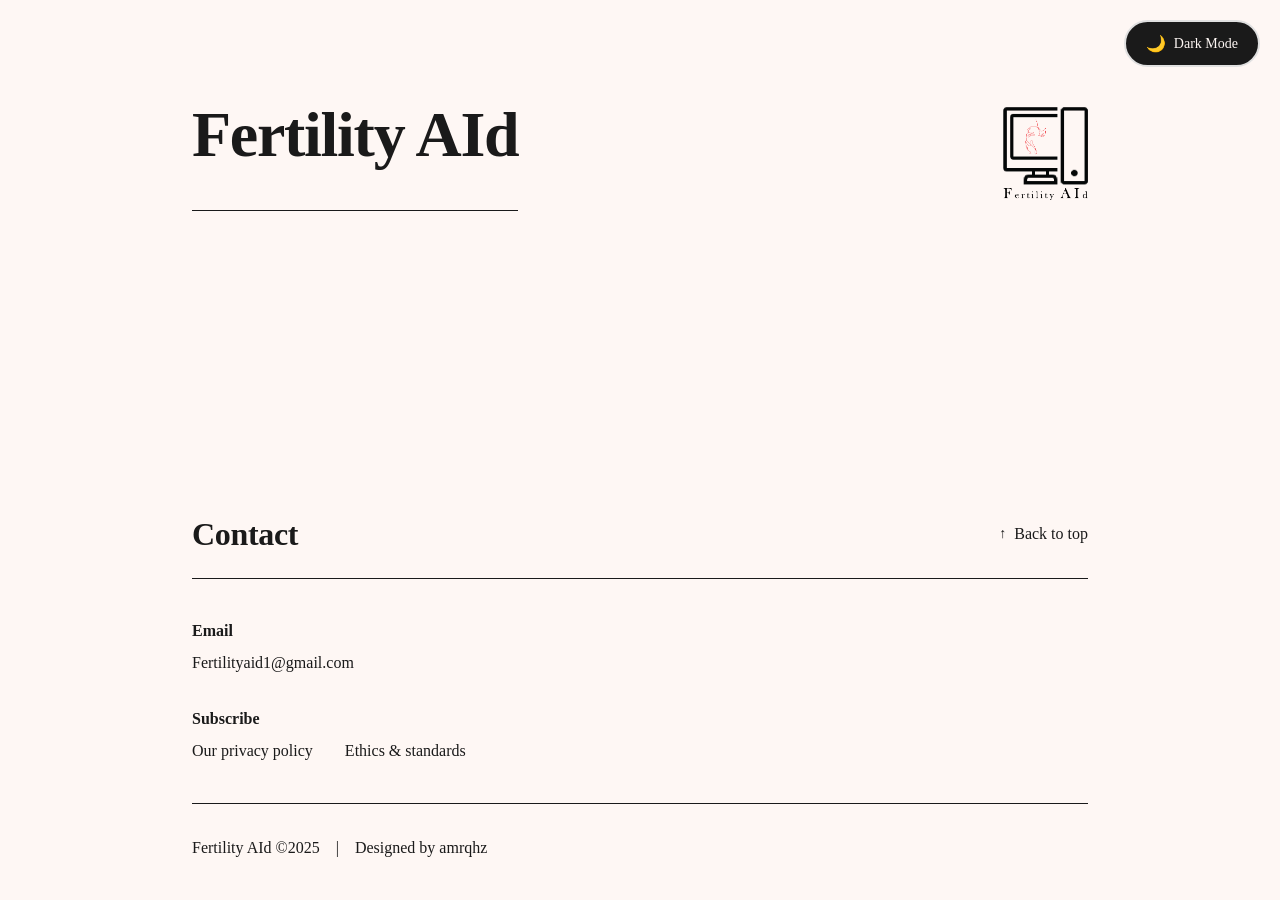
==== website_code/fertility_aid_site/index.html @ 846b1aab "add website" ====
<!DOCTYPE html>
<html lang="en-US">
    <head>
        <meta charSet="utf-8"/>
        <meta http-equiv="x-ua-compatible" content="ie=edge"/>
        <meta name="viewport" content="width=device-width, initial-scale=1, shrink-to-fit=no"/>
        <meta name="generator" content="Gatsby 4.24.2"/>
        <title data-react-helmet="true">Fertility AId</title>
        <link rel="preconnect" href="https://fonts.googleapis.com">
        <link rel="preconnect" href="https://fonts.gstatic.com" crossorigin>
        <link href="https://fonts.googleapis.com/css2?family=Playfair+Display:ital,wght@0,400..900;1,400..900&display=swap" rel="stylesheet">
        <link rel="stylesheet" href="style.css">
    </head>
    <body>
        <button class="theme-toggle" onclick="toggleTheme()">
            <span class="theme-icon">🌙</span>
            <span class="theme-text">Dark Mode</span>
        </button>

        <div id="___gatsby">
            <div style="outline:none" tabindex="-1" id="gatsby-focus-wrapper">
                <div class="global-wrapper single-article--article">
                    <main class="site-main">
                        <div class="single-article">
                            <section class="single-article__hero"></section>
                            <header class="single-article__header-wrapper article-header undefined">
                                <div class="article-header__head">
                                    <div class="article-header__head-inner">
                                        <div class="header-content-wrapper">
                                            <h1 class="article-header__head-title">Fertility AId</h1>
                                            <div class="header-logo">
                                                <img src="./Asset 5.png" alt="Logo" class="logo-image">
                                            </div>
                                        </div>                                    
                                    </div>
                                </div>
                            </header>
                        </div>
                    </main>
                    <footer class="site-footer">
                        <div class="site-footer__inner">
                            <div class="site-footer__inner-content">
                                <div class="site-footer__title">
                                    <div class="site-footer__title-text">Contact</div>
                                    <button class="site-footer__title-back" onclick="scrollToTop()">
                                        <span>↑</span>                 
                                        <span>Back to top</span>
                                    </button>
                                </div>
                                <div class="site-footer__links">
                                    <div class="site-footer__links-row">
                                        <div class="site-footer__links-title">Email</div>
                                        <div class="site-footer__links-link">
                                            <span class="copyable-email" data-email="Fertilityaid1@gmail.com">
                                                Fertilityaid1@gmail.com
                                            </span>
                                        </div>
                                    </div>
                                    <div class="site-footer__links-row">
                                        <div class="site-footer__links-title">Subscribe</div>
                                        <div class="site-footer__links-link">
                                            <ul class="site-footer__nav">
                                                <li class="">
                                                    <a href="#">Our privacy policy</a>
                                                </li>
                                                <li class="">
                                                    <a href="#">Ethics &amp; standards</a>
                                                </li>
                                            </ul>
                                        </div>
                                    </div>
                                </div>
                                <div class="site-footer__baseline">
                                    <div class="site-footer__baseline-copyright">Fertility AId ©2025</div>      
                                    <div class="site-footer__baseline-separator">|</div>
                                    <a href="https://amrqhz.github.io" target="_blank" rel="noreferrer">Designed by amrqhz</a>
                                </div>
                            </div>
                        </div>
                    </footer>
                </div>
            </div>
        </div>

        <script src="script.js"></script>
    </body>
</html>
---- website_code/fertility_aid_site/style.css ----
/* =====================================================
   CSS Variables for Theme System
   ===================================================== */
:root {
    --bg-color: #fef7f4;
    --text-color: #1a1a1a;
    --border-color: #e0e0e0;
    --accent-color: #1a1a1a;
    --hover-color: #333333;
}

[data-theme="dark"] {
    --bg-color: #1a1a1a;
    --text-color: #f5f5f5;
    --border-color: #404040;
    --accent-color: #f5f5f5;
    --hover-color: #cccccc;
}

/* =====================================================
   Reset and Base Styles
   ===================================================== */
* {
    margin: 0;
    padding: 0;
    box-sizing: border-box;
}

body {
    line-height: 1.5;
    color: var(--text-color);
    background-color: var(--bg-color);
    font-size: 16px;
    transition: background-color 0.3s ease, color 0.3s ease;
}

a {
    color: inherit;
    text-decoration: none;
}

a:hover {
    text-decoration: underline;
    color: var(--hover-color);
}

/* =====================================================
   Theme Toggle Button
   ===================================================== */
.theme-toggle {
    position: fixed;
    top: 20px;
    right: 20px;
    background: var(--accent-color);
    color: var(--bg-color);
    border: 2px solid var(--border-color);
    border-radius: 50px;
    padding: 12px 20px;
    cursor: pointer;
    font-size: 14px;
    font-weight: 500;
    display: flex;
    align-items: center;
    gap: 8px;
    transition: all 0.3s ease;
    z-index: 1000;
    font-family: inherit;
}

.theme-toggle:hover {
    transform: scale(1.05);
    box-shadow: 0 4px 12px rgba(0, 0, 0, 0.2);
}

[data-theme="dark"] .theme-toggle:hover {
    box-shadow: 0 4px 12px rgba(255, 255, 255, 0.1);
}

.theme-icon {
    font-size: 16px;
    transition: transform 0.3s ease;
}

.theme-toggle:hover .theme-icon {
    transform: rotate(20deg);
}

/* =====================================================
   Header Styles
   ===================================================== */
.header-content-wrapper {
    display: flex;
    justify-content: space-between;
    align-items: center;
    width: 100%;
}

.logo-image {
    height: 100px;
    width: auto;
    filter: brightness(1);
    transition: filter 0.3s ease;
}

[data-theme="dark"] .logo-image {
    filter: brightness(0) invert(1);
}

/* =====================================================
   Global Layout
   ===================================================== */
.global-wrapper {
    min-height: 100vh;
    display: flex;
    flex-direction: column;
}

.site-header {
    background-color: var(--bg-color);
    border-bottom: 1px solid var(--border-color);
}

.site-header__masthead {
    height: 1px;
    background-color: var(--bg-color);
}

.site-header__links {
    padding: 16px 0;
}

.site-header__links-inner {
    max-width: 960px;
    margin: 0 auto;
    padding: 0 32px;
    display: flex;
    justify-content: space-between;
    align-items: center;
}

.site-header__links-toc {
    font-size: 16px;
    font-weight: 400;
    color: var(--text-color);
}

.site-header__links-menu {
    display: flex;
    list-style: none;
    gap: 40px;
}

.site-header__links-menu a {
    font-size: 16px;
    color: var(--text-color);
    font-weight: 400;
}

/* =====================================================
   Main Content
   ===================================================== */
.site-main {
    flex: 1;
    max-width: 960px;
    margin: 0 auto;
    padding: 0 32px;
    width: 100%;
}

.single-article__hero {
    height: 60px;
}

.single-article__header-wrapper {
    margin-bottom: 80px;
}

.article-header__head {
    padding: 0;
}

.article-header__head-inner {
    padding: 40px 0;
}

.article-header__head-title {
    font-size: 64px;
    font-weight: 700;
    color: var(--text-color);
    margin: 0;
    line-height: 1.1;
    letter-spacing: -0.02em;
}

/* Horizontal line after title */
.article-header__head-title::after {
    content: '';
    display: block;
    width: 100%;
    height: 1px;
    background-color: var(--accent-color);
    margin-top: 40px;
}

/* =====================================================
   Footer Styles
   ===================================================== */
.site-footer {
    background-color: var(--bg-color);
    margin-top: auto;
    padding: 60px 0 40px 0;
}

.site-footer__inner {
    max-width: 960px;
    margin: 0 auto;
    padding: 0 32px;
}

.site-footer__inner-content {
    width: 100%;
}

.site-footer__title {
    display: flex;
    justify-content: space-between;
    align-items: center;
    margin-bottom: 40px;
    padding-bottom: 20px;
    border-bottom: 1px solid var(--accent-color);
}

.site-footer__title-text {
    font-size: 32px;
    font-weight: 700;
    color: var(--text-color);
    letter-spacing: -0.01em;
}

.site-footer__title-back {
    background: none;
    border: none;
    color: var(--text-color);
    cursor: pointer;
    font-size: 16px;
    display: flex;
    align-items: center;
    gap: 8px;
    font-family: inherit;
    transition: color 0.3s ease;
}

.site-footer__title-back span:first-child {
    font-size: 14px;
}

.site-footer__title-back:hover {
    text-decoration: underline;
    color: var(--hover-color);
}

.site-footer__links {
    margin-bottom: 40px;
}

.site-footer__links-row {
    margin-bottom: 32px;
}

.site-footer__links-row:last-child {
    margin-bottom: 0;
}

.site-footer__links-title {
    font-weight: 700;
    color: var(--text-color);
    margin-bottom: 8px;
    font-size: 16px;
}

.site-footer__links-link {
    color: var(--text-color);
    font-size: 16px;
}

.site-footer__nav {
    list-style: none;
    display: flex;
    gap: 32px;
    flex-wrap: wrap;
}

.site-footer__nav a {
    color: var(--text-color);
    font-size: 16px;
}

.site-footer__baseline {
    display: flex;
    align-items: center;
    gap: 16px;
    padding-top: 32px;
    border-top: 1px solid var(--accent-color);
    font-size: 16px;
    color: var(--text-color);
}

.site-footer__baseline-copyright {
    font-weight: 400;
}

.site-footer__baseline-separator {
    color: var(--text-color);
}

.site-footer__baseline a {
    color: var(--text-color);
    font-weight: 400;
}

/* =====================================================
   Interactive Elements
   ===================================================== */
.copyable-email {
    cursor: pointer;
    user-select: all;
    transition: color 0.3s ease;
}

.copyable-email:hover {
    color: var(--hover-color);
}

/* =====================================================
   Responsive Design
   ===================================================== */
@media (max-width: 768px) {
    .site-header__links-inner,
    .site-main,
    .site-footer__inner {
        padding: 0 24px;
    }
    
    .site-header__links-inner {
        flex-direction: column;
        gap: 16px;
        padding: 16px 24px;
    }
    
    .site-header__links-menu {
        gap: 24px;
    }
    
    .article-header__head-title {
        font-size: 48px;
    }
    
    .site-footer__title {
        flex-direction: column;
        gap: 16px;
        align-items: flex-start;
    }
    
    .site-footer__nav {
        flex-direction: column;
        gap: 16px;
    }
    
    .site-footer__baseline {
        flex-direction: column;
        align-items: flex-start;
        gap: 8px;
    }

    .theme-toggle {
        top: 15px;
        right: 15px;
        padding: 10px 16px;
        font-size: 12px;
    }
}

@media (max-width: 480px) {
    .site-header__links-inner,
    .site-main,
    .site-footer__inner {
        padding: 0 16px;
    }
    
    .article-header__head-title {
        font-size: 36px;
    }
    
    .site-footer__title-text {
        font-size: 28px;
    }
    
    .site-header__links-menu {
        gap: 16px;
    }

    .header-content-wrapper {
        flex-direction: column;
        gap: 20px;
        text-align: center;
    }

    .logo-image {
        height: 80px;
    }
}
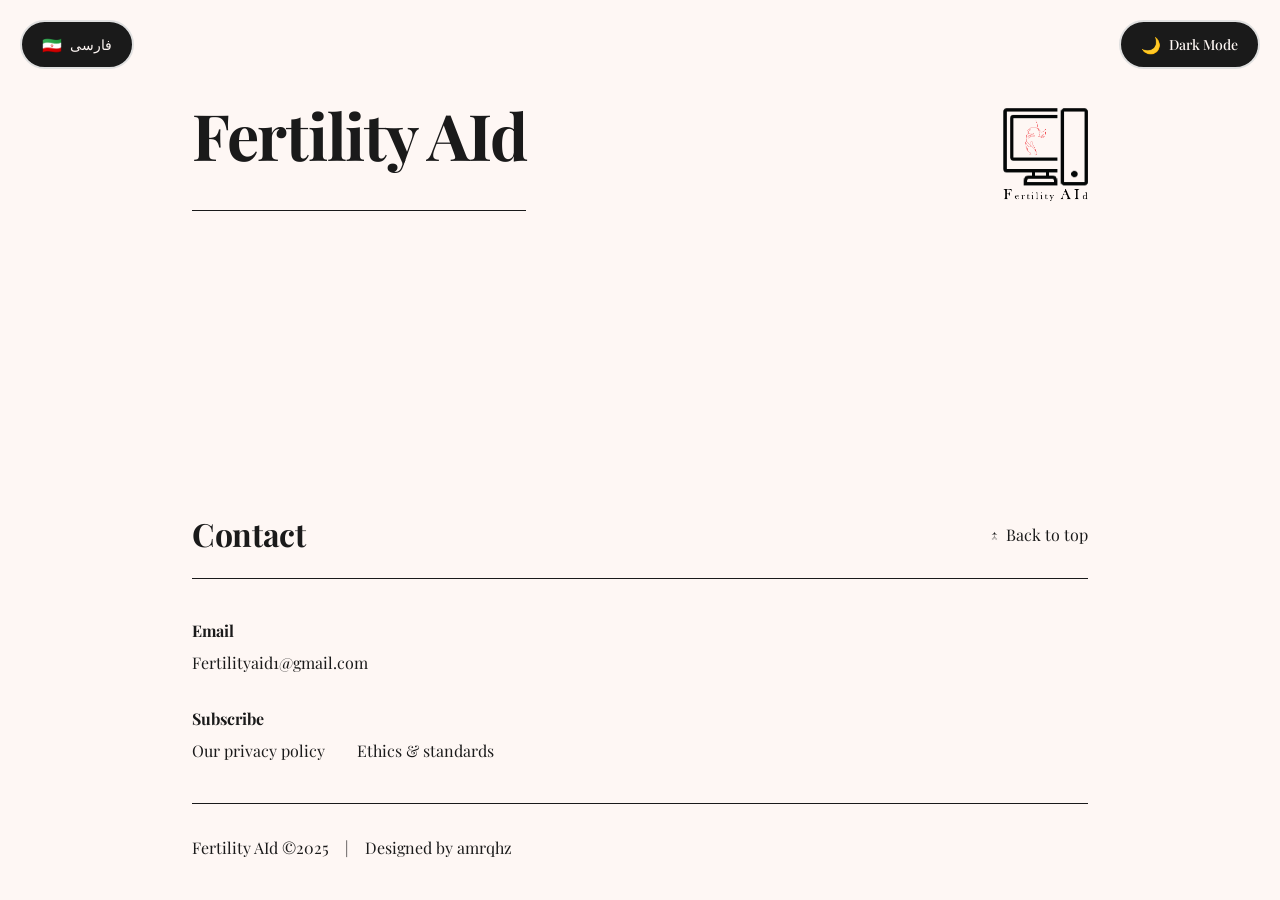
==== commit 529bcabc: "add website" ====
--- a/website_code/fertility_aid_site/index.html
+++ b/website_code/fertility_aid_site/index.html
@@ -9,12 +9,17 @@
         <link rel="preconnect" href="https://fonts.googleapis.com">
         <link rel="preconnect" href="https://fonts.gstatic.com" crossorigin>
         <link href="https://fonts.googleapis.com/css2?family=Playfair+Display:ital,wght@0,400..900;1,400..900&display=swap" rel="stylesheet">
+        <link href="https://fonts.googleapis.com/css2?family=Lalezar&display=swap" rel="stylesheet">
         <link rel="stylesheet" href="style.css">
     </head>
     <body>
         <button class="theme-toggle" onclick="toggleTheme()">
             <span class="theme-icon">🌙</span>
             <span class="theme-text">Dark Mode</span>
+        </button>
+        <button class="language-toggle" onclick="toggleLanguage()">
+            <span class="language-flag">🇺🇸</span>
+            <span class="language-text" data-en="فارسی" data-fa="English">فارسی</span>
         </button>
 
         <div id="___gatsby">
--- a/website_code/fertility_aid_site/style.css
+++ b/website_code/fertility_aid_site/style.css
@@ -32,6 +32,17 @@
     background-color: var(--bg-color);
     font-size: 16px;
     transition: background-color 0.3s ease, color 0.3s ease;
+    font-family: 'Playfair Display', serif;
+}
+
+/* Persian font family and RTL support */
+[data-lang="fa"] {
+    font-family: 'Lalezar', sans-serif;
+    direction: rtl;
+}
+
+[data-lang="fa"] * {
+    text-align: right;
 }
 
 a {
@@ -42,6 +53,53 @@
 a:hover {
     text-decoration: underline;
     color: var(--hover-color);
+}
+
+/* =====================================================
+   Language Toggle Button
+   ===================================================== */
+.language-toggle {
+    position: fixed;
+    top: 20px;
+    left: 20px;
+    background: var(--accent-color);
+    color: var(--bg-color);
+    border: 2px solid var(--border-color);
+    border-radius: 50px;
+    padding: 12px 20px;
+    cursor: pointer;
+    font-size: 14px;
+    font-weight: 500;
+    display: flex;
+    align-items: center;
+    gap: 8px;
+    transition: all 0.3s ease;
+    z-index: 1000;
+    font-family: inherit;
+}
+
+.language-toggle:hover {
+    transform: scale(1.05);
+    box-shadow: 0 4px 12px rgba(0, 0, 0, 0.2);
+}
+
+[data-theme="dark"] .language-toggle:hover {
+    box-shadow: 0 4px 12px rgba(255, 255, 255, 0.1);
+}
+
+.language-flag {
+    font-size: 16px;
+    transition: transform 0.3s ease;
+}
+
+.language-toggle:hover .language-flag {
+    transform: scale(1.2);
+}
+
+/* RTL positioning for Persian */
+[data-lang="fa"] .language-toggle {
+    left: auto;
+    right: 80px;
 }
 
 /* =====================================================
@@ -85,6 +143,12 @@
     transform: rotate(20deg);
 }
 
+/* RTL positioning for Persian */
+[data-lang="fa"] .theme-toggle {
+    right: auto;
+    left: 20px;
+}
+
 /* =====================================================
    Header Styles
    ===================================================== */
@@ -93,6 +157,11 @@
     justify-content: space-between;
     align-items: center;
     width: 100%;
+}
+
+/* RTL adjustments for Persian */
+[data-lang="fa"] .header-content-wrapper {
+    flex-direction: row-reverse;
 }
 
 .logo-image {
@@ -190,6 +259,13 @@
     margin: 0;
     line-height: 1.1;
     letter-spacing: -0.02em;
+}
+
+/* Persian title adjustments */
+[data-lang="fa"] .article-header__head-title {
+    font-family: 'Vazirmatn', sans-serif;
+    font-weight: 800;
+    letter-spacing: 0;
 }
 
 /* Horizontal line after title */
@@ -230,6 +306,11 @@
     border-bottom: 1px solid var(--accent-color);
 }
 
+/* RTL footer title */
+[data-lang="fa"] .site-footer__title {
+    flex-direction: row-reverse;
+}
+
 .site-footer__title-text {
     font-size: 32px;
     font-weight: 700;
@@ -237,6 +318,13 @@
     letter-spacing: -0.01em;
 }
 
+/* Persian footer title adjustments */
+[data-lang="fa"] .site-footer__title-text {
+    font-family: 'Vazirmatn', sans-serif;
+    font-weight: 800;
+    letter-spacing: 0;
+}
+
 .site-footer__title-back {
     background: none;
     border: none;
@@ -278,6 +366,12 @@
     font-size: 16px;
 }
 
+/* Persian links title */
+[data-lang="fa"] .site-footer__links-title {
+    font-family: 'Vazirmatn', sans-serif;
+    font-weight: 700;
+}
+
 .site-footer__links-link {
     color: var(--text-color);
     font-size: 16px;
@@ -288,6 +382,12 @@
     display: flex;
     gap: 32px;
     flex-wrap: wrap;
+}
+
+/* RTL navigation */
+[data-lang="fa"] .site-footer__nav {
+    flex-direction: row-reverse;
+    justify-content: flex-end;
 }
 
 .site-footer__nav a {
@@ -303,6 +403,11 @@
     border-top: 1px solid var(--accent-color);
     font-size: 16px;
     color: var(--text-color);
+}
+
+/* RTL baseline */
+[data-lang="fa"] .site-footer__baseline {
+    flex-direction: row-reverse;
 }
 
 .site-footer__baseline-copyright {
@@ -329,6 +434,30 @@
 
 .copyable-email:hover {
     color: var(--hover-color);
+}
+
+/* =====================================================
+   Language-specific adjustments
+   ===================================================== */
+[data-lang="fa"] {
+    font-family: 'Vazirmatn', sans-serif;
+}
+
+[data-lang="fa"] h1,
+[data-lang="fa"] h2,
+[data-lang="fa"] h3,
+[data-lang="fa"] h4,
+[data-lang="fa"] h5,
+[data-lang="fa"] h6 {
+    font-family: 'Vazirmatn', sans-serif;
+}
+
+[data-lang="fa"] button {
+    font-family: 'Vazirmatn', sans-serif;
+}
+
+[data-lang="fa"] .site-footer__nav {
+    justify-content: flex-start;
 }
 
 /* =====================================================
@@ -361,6 +490,11 @@
         align-items: flex-start;
     }
     
+    /* RTL mobile footer adjustments */
+    [data-lang="fa"] .site-footer__title {
+        align-items: flex-end;
+    }
+    
     .site-footer__nav {
         flex-direction: column;
         gap: 16px;
@@ -371,12 +505,36 @@
         align-items: flex-start;
         gap: 8px;
     }
-
-    .theme-toggle {
+    
+    /* RTL mobile baseline */
+    [data-lang="fa"] .site-footer__baseline {
+        align-items: flex-end;
+    }
+
+    .theme-toggle,
+    .language-toggle {
         top: 15px;
-        right: 15px;
         padding: 10px 16px;
         font-size: 12px;
+    }
+    
+    .theme-toggle {
+        right: 15px;
+    }
+    
+    .language-toggle {
+        left: 15px;
+    }
+    
+    /* RTL mobile button positioning */
+    [data-lang="fa"] .theme-toggle {
+        right: auto;
+        left: 15px;
+    }
+    
+    [data-lang="fa"] .language-toggle {
+        left: auto;
+        right: 80px;
     }
 }
 
@@ -404,8 +562,22 @@
         gap: 20px;
         text-align: center;
     }
+    
+    /* RTL mobile header */
+    [data-lang="fa"] .header-content-wrapper {
+        text-align: center;
+    }
 
     .logo-image {
         height: 80px;
     }
+    
+    .language-toggle {
+        left: 15px;
+    }
+    
+    [data-lang="fa"] .language-toggle {
+        left: auto;
+        right: 15px;
+    }
 }
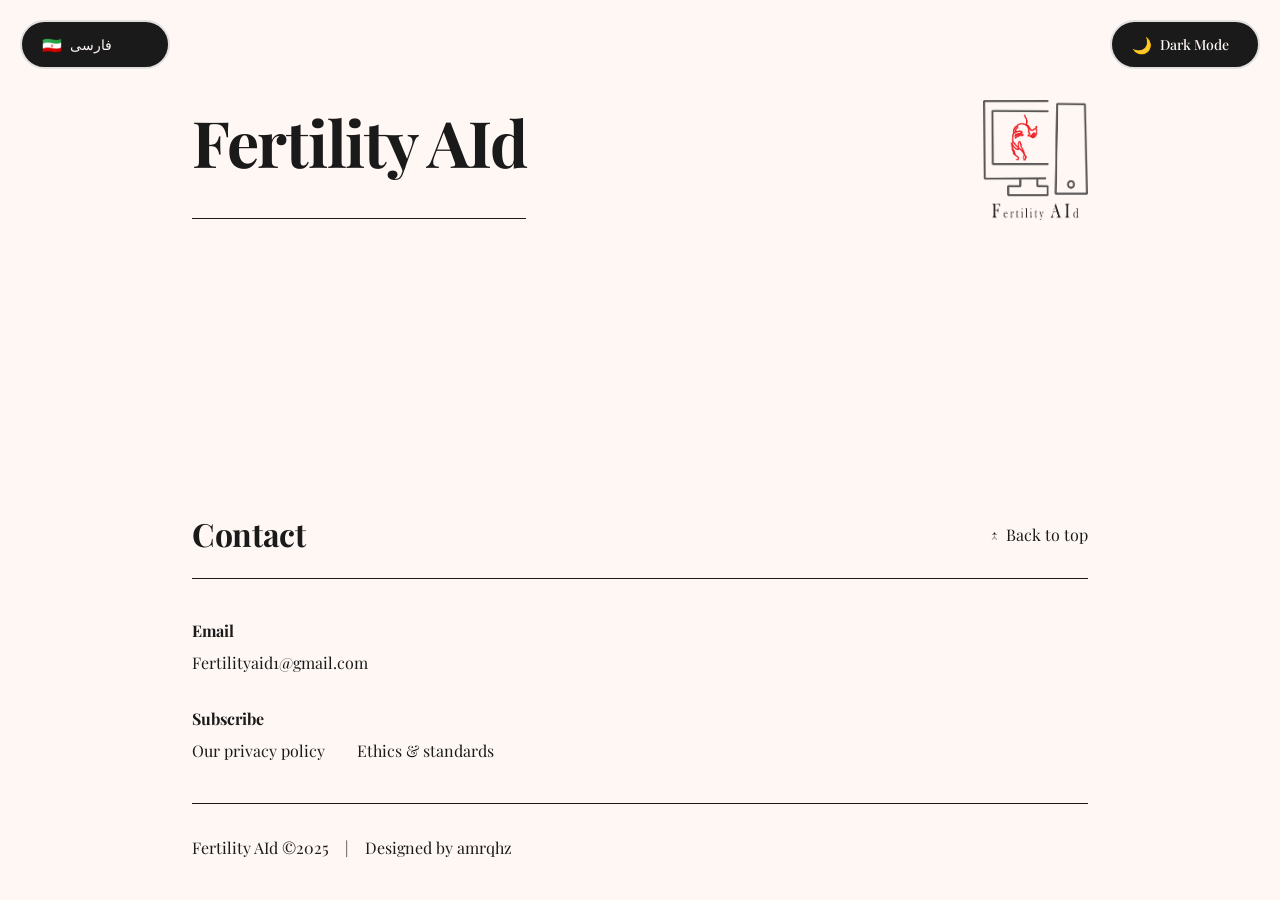
==== commit acb0c7a6: "update the website" ====
--- a/website_code/fertility_aid_site/index.html
+++ b/website_code/fertility_aid_site/index.html
@@ -11,6 +11,7 @@
         <link href="https://fonts.googleapis.com/css2?family=Playfair+Display:ital,wght@0,400..900;1,400..900&display=swap" rel="stylesheet">
         <link href="https://fonts.googleapis.com/css2?family=Lalezar&display=swap" rel="stylesheet">
         <link rel="stylesheet" href="style.css">
+        <link rel="icon" href="./2335.png" sizes="any">
     </head>
     <body>
         <button class="theme-toggle" onclick="toggleTheme()">
@@ -34,7 +35,7 @@
                                         <div class="header-content-wrapper">
                                             <h1 class="article-header__head-title">Fertility AId</h1>
                                             <div class="header-logo">
-                                                <img src="./Asset 5.png" alt="Logo" class="logo-image">
+                                                <img src="./2335.png" alt="Logo" class="logo-image">
                                             </div>
                                         </div>                                    
                                     </div>
--- a/website_code/fertility_aid_site/style.css
+++ b/website_code/fertility_aid_site/style.css
@@ -35,15 +35,13 @@
     font-family: 'Playfair Display', serif;
 }
 
-/* Persian font family and RTL support */
+
 [data-lang="fa"] {
     font-family: 'Lalezar', sans-serif;
-    direction: rtl;
-}
-
-[data-lang="fa"] * {
-    text-align: right;
-}
+    
+}
+
+
 
 a {
     color: inherit;
@@ -76,6 +74,7 @@
     transition: all 0.3s ease;
     z-index: 1000;
     font-family: inherit;
+    width: 150px;
 }
 
 .language-toggle:hover {
@@ -96,11 +95,7 @@
     transform: scale(1.2);
 }
 
-/* RTL positioning for Persian */
-[data-lang="fa"] .language-toggle {
-    left: auto;
-    right: 80px;
-}
+
 
 /* =====================================================
    Theme Toggle Button
@@ -123,6 +118,7 @@
     transition: all 0.3s ease;
     z-index: 1000;
     font-family: inherit;
+    width: 150px;
 }
 
 .theme-toggle:hover {
@@ -143,12 +139,6 @@
     transform: rotate(20deg);
 }
 
-/* RTL positioning for Persian */
-[data-lang="fa"] .theme-toggle {
-    right: auto;
-    left: 20px;
-}
-
 /* =====================================================
    Header Styles
    ===================================================== */
@@ -159,13 +149,10 @@
     width: 100%;
 }
 
-/* RTL adjustments for Persian */
-[data-lang="fa"] .header-content-wrapper {
-    flex-direction: row-reverse;
-}
+
 
 .logo-image {
-    height: 100px;
+    height: 120px;
     width: auto;
     filter: brightness(1);
     transition: filter 0.3s ease;
@@ -261,9 +248,9 @@
     letter-spacing: -0.02em;
 }
 
-/* Persian title adjustments */
+
 [data-lang="fa"] .article-header__head-title {
-    font-family: 'Vazirmatn', sans-serif;
+    font-family: 'Lalezar', sans-serif;
     font-weight: 800;
     letter-spacing: 0;
 }
@@ -306,10 +293,6 @@
     border-bottom: 1px solid var(--accent-color);
 }
 
-/* RTL footer title */
-[data-lang="fa"] .site-footer__title {
-    flex-direction: row-reverse;
-}
 
 .site-footer__title-text {
     font-size: 32px;
@@ -318,9 +301,9 @@
     letter-spacing: -0.01em;
 }
 
-/* Persian footer title adjustments */
+
 [data-lang="fa"] .site-footer__title-text {
-    font-family: 'Vazirmatn', sans-serif;
+    font-family: 'Lalezar', sans-serif;
     font-weight: 800;
     letter-spacing: 0;
 }
@@ -366,9 +349,9 @@
     font-size: 16px;
 }
 
-/* Persian links title */
+/* Persian links title - keeping LTR */
 [data-lang="fa"] .site-footer__links-title {
-    font-family: 'Vazirmatn', sans-serif;
+    font-family: 'Lalezar', sans-serif;
     font-weight: 700;
 }
 
@@ -384,11 +367,7 @@
     flex-wrap: wrap;
 }
 
-/* RTL navigation */
-[data-lang="fa"] .site-footer__nav {
-    flex-direction: row-reverse;
-    justify-content: flex-end;
-}
+
 
 .site-footer__nav a {
     color: var(--text-color);
@@ -405,10 +384,7 @@
     color: var(--text-color);
 }
 
-/* RTL baseline */
-[data-lang="fa"] .site-footer__baseline {
-    flex-direction: row-reverse;
-}
+
 
 .site-footer__baseline-copyright {
     font-weight: 400;
@@ -440,7 +416,7 @@
    Language-specific adjustments
    ===================================================== */
 [data-lang="fa"] {
-    font-family: 'Vazirmatn', sans-serif;
+    font-family: 'Lalezar', sans-serif;
 }
 
 [data-lang="fa"] h1,
@@ -449,16 +425,14 @@
 [data-lang="fa"] h4,
 [data-lang="fa"] h5,
 [data-lang="fa"] h6 {
-    font-family: 'Vazirmatn', sans-serif;
+    font-family: 'Lalezar', sans-serif;
 }
 
 [data-lang="fa"] button {
-    font-family: 'Vazirmatn', sans-serif;
-}
-
-[data-lang="fa"] .site-footer__nav {
-    justify-content: flex-start;
-}
+    font-family: 'Lalezar', sans-serif;
+}
+
+
 
 /* =====================================================
    Responsive Design
@@ -490,10 +464,7 @@
         align-items: flex-start;
     }
     
-    /* RTL mobile footer adjustments */
-    [data-lang="fa"] .site-footer__title {
-        align-items: flex-end;
-    }
+
     
     .site-footer__nav {
         flex-direction: column;
@@ -506,10 +477,7 @@
         gap: 8px;
     }
     
-    /* RTL mobile baseline */
-    [data-lang="fa"] .site-footer__baseline {
-        align-items: flex-end;
-    }
+
 
     .theme-toggle,
     .language-toggle {
@@ -526,16 +494,7 @@
         left: 15px;
     }
     
-    /* RTL mobile button positioning */
-    [data-lang="fa"] .theme-toggle {
-        right: auto;
-        left: 15px;
-    }
-    
-    [data-lang="fa"] .language-toggle {
-        left: auto;
-        right: 80px;
-    }
+
 }
 
 @media (max-width: 480px) {
@@ -563,10 +522,6 @@
         text-align: center;
     }
     
-    /* RTL mobile header */
-    [data-lang="fa"] .header-content-wrapper {
-        text-align: center;
-    }
 
     .logo-image {
         height: 80px;
@@ -576,8 +531,4 @@
         left: 15px;
     }
     
-    [data-lang="fa"] .language-toggle {
-        left: auto;
-        right: 15px;
-    }
 }
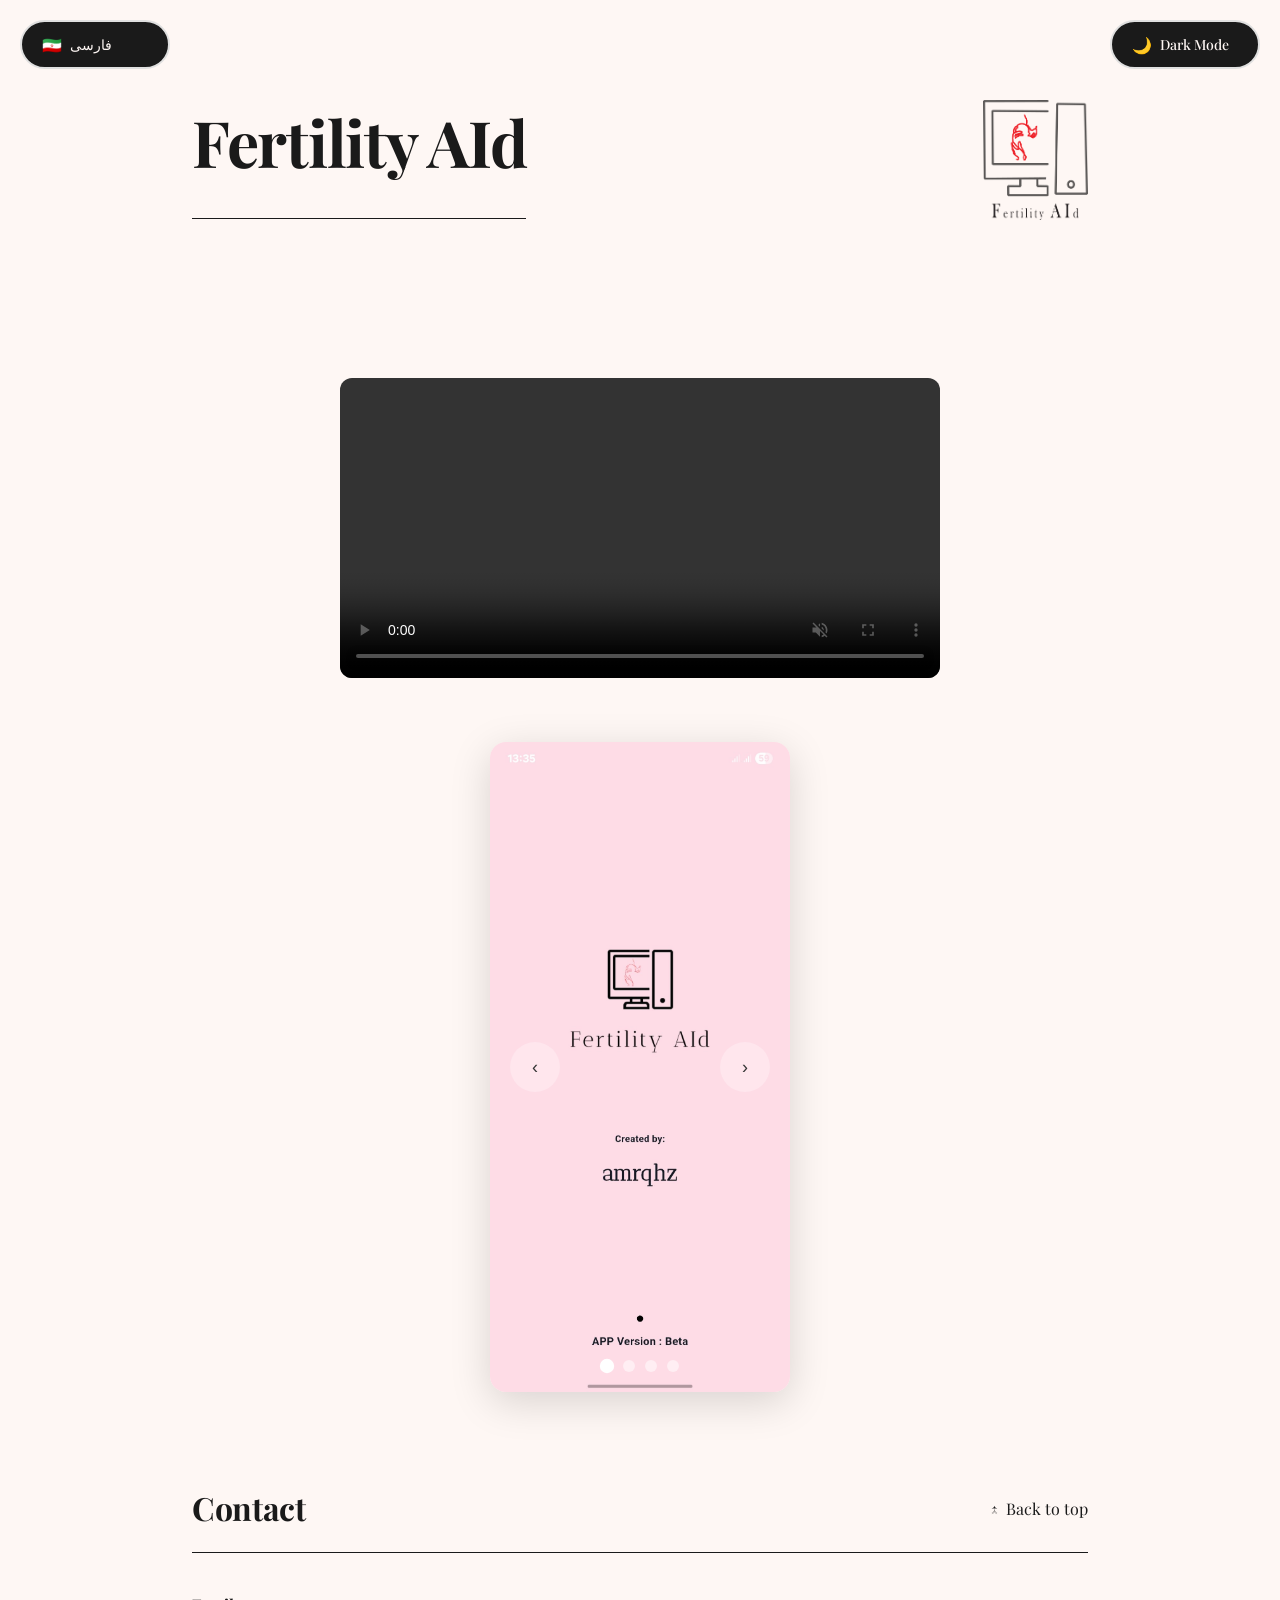
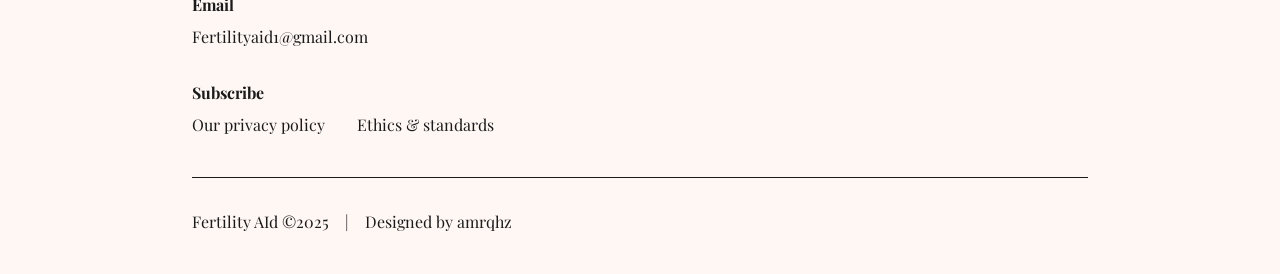
==== commit 65ff23c6: "update the website" ====
--- a/website_code/fertility_aid_site/index.html
+++ b/website_code/fertility_aid_site/index.html
@@ -41,6 +41,29 @@
                                     </div>
                                 </div>
                             </header>
+                        </div>
+                        <div class="video">
+                            <video src="./video_2025-06-08_13-24-48.mp4" controls muted></video>   
+                        </div>
+                        <div class="img_app">
+                            <div class="slider-wrapper" id="sliderWrapper">
+                                <img src="./photo_4_2025-06-08_13-38-37.jpg" alt="Image 1">
+                                <img src="./photo_1_2025-06-08_13-38-37.jpg" alt="Image 2">
+                                <img src="./photo_2_2025-06-08_13-38-37.jpg" alt="Image 3">
+                                <img src="./photo_3_2025-06-08_13-38-37.jpg" alt="Image 4">
+                            </div>
+                            
+                            <!-- Navigation Arrows -->
+                            <button class="slider-nav prev" onclick="changeSlide(-1)">‹</button>
+                            <button class="slider-nav next" onclick="changeSlide(1)">›</button>
+                            
+                            <!-- Dots Indicator -->
+                            <div class="slider-dots">
+                                <span class="dot active" onclick="currentSlide(1)"></span>
+                                <span class="dot" onclick="currentSlide(2)"></span>
+                                <span class="dot" onclick="currentSlide(3)"></span>
+                                <span class="dot" onclick="currentSlide(4)"></span>
+                            </div>
                         </div>
                     </main>
                     <footer class="site-footer">
--- a/website_code/fertility_aid_site/style.css
+++ b/website_code/fertility_aid_site/style.css
@@ -33,6 +33,108 @@
     font-size: 16px;
     transition: background-color 0.3s ease, color 0.3s ease;
     font-family: 'Playfair Display', serif;
+}
+.video {
+    display: flex;
+    justify-content: center;
+    align-items: center;
+    padding: 2rem 1rem;
+
+    margin: 2rem 0;
+}
+
+.video video {
+    max-width: 600px;
+    width: 90%;
+    height: auto;
+    border-radius: 12px;
+    transition: transform 0.3s ease, box-shadow 0.3s ease;
+}
+.img_app {
+    position: relative;
+    max-width: 300px;
+    margin: 2rem auto;
+    overflow: hidden;
+    border-radius: 16px;
+    box-shadow: 0 10px 40px rgba(0, 0, 0, 0.15);
+}
+
+/* Slider Wrapper */
+.slider-wrapper {
+    display: flex;
+    transition: transform 0.5s ease-in-out;
+}
+
+/* Individual Images */
+.img_app img {
+    width: 100%;
+    height: auto;
+    object-fit: cover;
+    flex: 0 0 100%;
+    display: block;
+}
+
+/* Navigation Arrows */
+.slider-nav {
+    position: absolute;
+    top: 50%;
+    transform: translateY(-50%);
+    background: rgba(255, 255, 255, 0.276);
+    border: none;
+    border-radius: 50%;
+    width: 50px;
+    height: 50px;
+    display: flex;
+    align-items: center;
+    justify-content: center;
+    cursor: pointer;
+    font-size: 18px;
+    color: #333;
+    transition: all 0.3s ease;
+    z-index: 10;
+}
+
+.slider-nav:hover {
+    background: rgba(255, 255, 255, 1);
+    transform: translateY(-50%) scale(1.1);
+    box-shadow: 0 4px 15px rgba(0, 0, 0, 0.2);
+}
+
+.slider-nav.prev {
+    left: 20px;
+}
+
+.slider-nav.next {
+    right: 20px;
+}
+
+/* Dots Indicator */
+.slider-dots {
+    position: absolute;
+    bottom: 20px;
+    left: 50%;
+    transform: translateX(-50%);
+    display: flex;
+    gap: 10px;
+    z-index: 10;
+}
+
+.dot {
+    width: 12px;
+    height: 12px;
+    border-radius: 50%;
+    background: rgba(255, 255, 255, 0.5);
+    cursor: pointer;
+    transition: all 0.3s ease;
+}
+
+.dot.active {
+    background: rgba(255, 255, 255, 1);
+    transform: scale(1.2);
+}
+
+.dot:hover {
+    background: rgba(255, 255, 255, 0.8);
 }
 
 
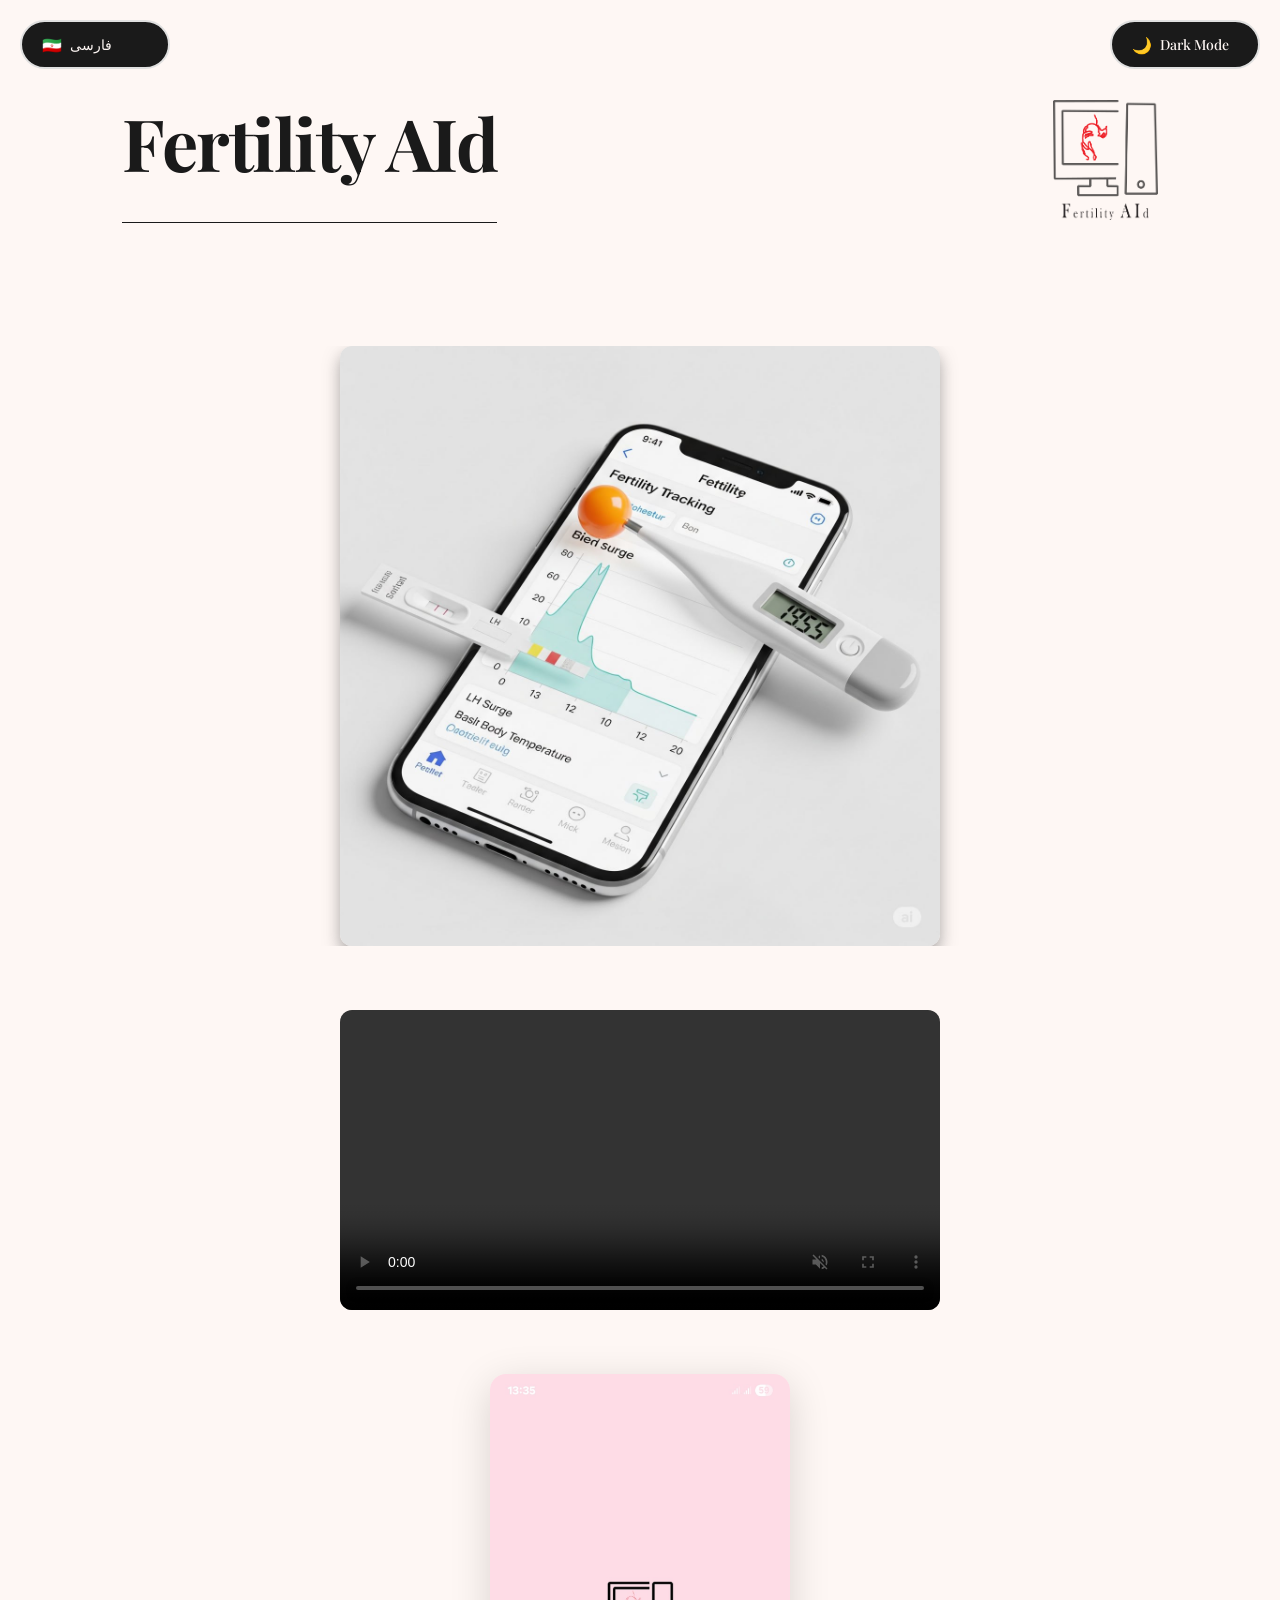
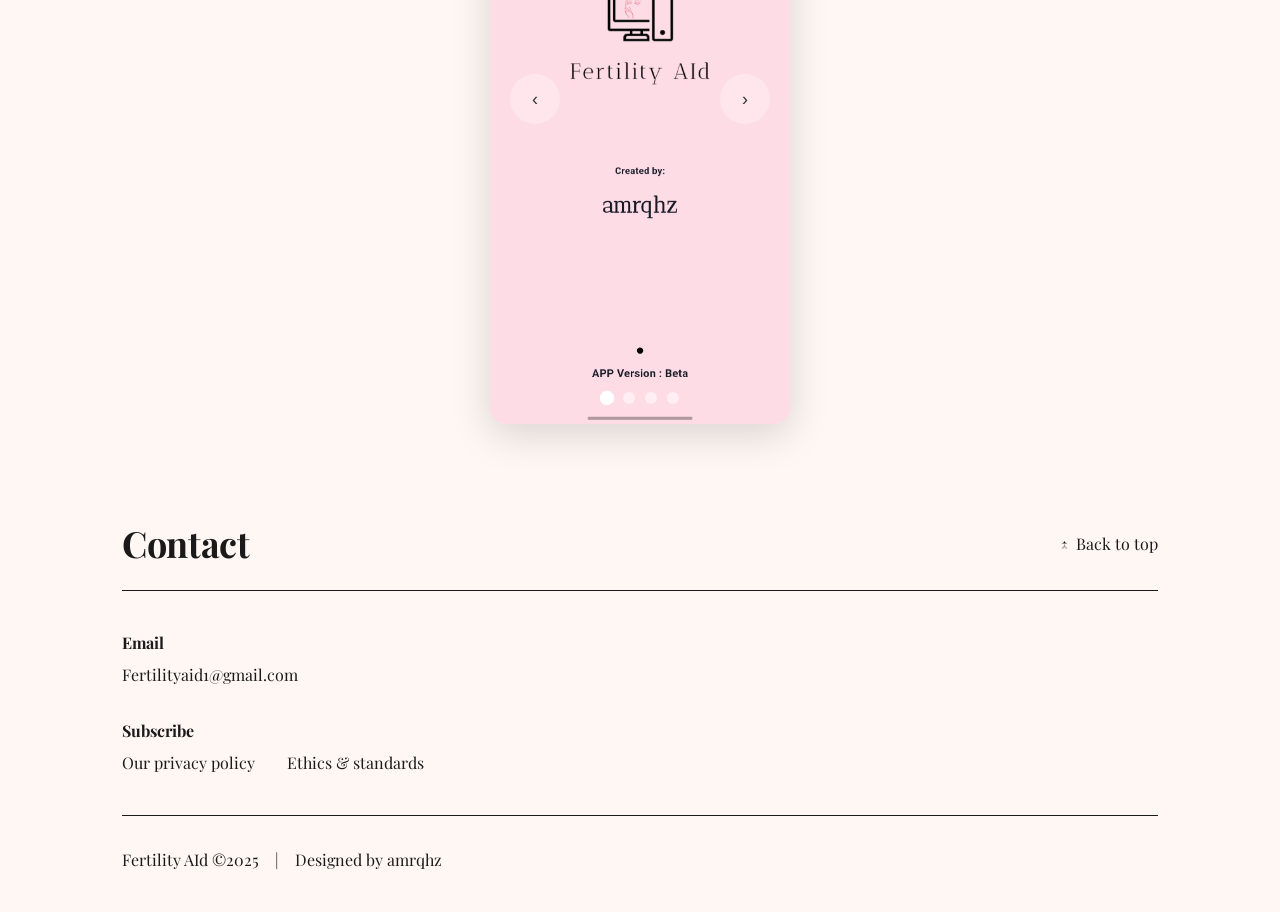
==== commit a13df941: "update the website" ====
--- a/website_code/fertility_aid_site/index.html
+++ b/website_code/fertility_aid_site/index.html
@@ -41,6 +41,20 @@
                                     </div>
                                 </div>
                             </header>
+                        </div>
+
+                        <div class="tile" id="design-tile">
+                            <div class="image-slider">
+                                <div class="slide active">
+                                    <img src="./image copy 2.png" alt="Recent design preview" class="tile-image">
+                                </div>
+                                <div class="slide">
+                                    <img src="./image copy.png" alt="Recent design preview" class="tile-image">
+                                </div>
+                                <div class="slide">
+                                    <img src="./image.png" alt="Recent design preview" class="tile-image">
+                                </div>
+                            </div>
                         </div>
                         <div class="video">
                             <video src="./video_2025-06-08_13-24-48.mp4" controls muted></video>   
--- a/website_code/fertility_aid_site/style.css
+++ b/website_code/fertility_aid_site/style.css
@@ -34,22 +34,23 @@
     transition: background-color 0.3s ease, color 0.3s ease;
     font-family: 'Playfair Display', serif;
 }
+
 .video {
     display: flex;
     justify-content: center;
     align-items: center;
     padding: 2rem 1rem;
-
     margin: 2rem 0;
 }
 
 .video video {
     max-width: 600px;
-    width: 90%;
+    width: 100%;
     height: auto;
     border-radius: 12px;
     transition: transform 0.3s ease, box-shadow 0.3s ease;
 }
+
 .img_app {
     position: relative;
     max-width: 300px;
@@ -72,6 +73,49 @@
     object-fit: cover;
     flex: 0 0 100%;
     display: block;
+}
+.tile {
+    position: relative;
+    overflow: hidden;
+    display: flex;
+}
+
+
+.image-slider {
+    position: relative;
+    width: 100%;
+    height: 600px;
+    flex-grow: 1;
+    display: flex;
+    align-items: center;
+    justify-content: center;
+}
+
+.slide {
+    position: absolute;
+    top: 0;
+    left: 0;
+    width: 100%;
+    height: 100%;
+    opacity: 0;
+    transition: opacity 2s ease-in-out;
+    display: flex;
+    justify-content: center;
+    align-items: center;
+}
+
+.slide.active {
+    opacity: 1;
+}
+
+.tile-image {
+    max-width: 100%;
+    max-height: 100%;
+    width: auto;
+    height: auto;
+    object-fit: contain;
+    border-radius: 12px;
+    box-shadow: 0 8px 16px rgba(87, 87, 87, 0.5);
 }
 
 /* Navigation Arrows */
@@ -137,13 +181,9 @@
     background: rgba(255, 255, 255, 0.8);
 }
 
-
 [data-lang="fa"] {
     font-family: 'Lalezar', sans-serif;
-    
-}
-
-
+}
 
 a {
     color: inherit;
@@ -177,6 +217,14 @@
     z-index: 1000;
     font-family: inherit;
     width: 150px;
+    opacity: 1;
+    visibility: visible;
+}
+
+.language-toggle.hidden {
+    opacity: 0;
+    visibility: hidden;
+    transform: translateY(-20px);
 }
 
 .language-toggle:hover {
@@ -196,8 +244,6 @@
 .language-toggle:hover .language-flag {
     transform: scale(1.2);
 }
-
-
 
 /* =====================================================
    Theme Toggle Button
@@ -221,6 +267,14 @@
     z-index: 1000;
     font-family: inherit;
     width: 150px;
+    opacity: 1;
+    visibility: visible;
+}
+
+.theme-toggle.hidden {
+    opacity: 0;
+    visibility: hidden;
+    transform: translateY(-20px);
 }
 
 .theme-toggle:hover {
@@ -250,8 +304,6 @@
     align-items: center;
     width: 100%;
 }
-
-
 
 .logo-image {
     height: 120px;
@@ -349,7 +401,6 @@
     line-height: 1.1;
     letter-spacing: -0.02em;
 }
-
 
 [data-lang="fa"] .article-header__head-title {
     font-family: 'Lalezar', sans-serif;
@@ -395,14 +446,12 @@
     border-bottom: 1px solid var(--accent-color);
 }
 
-
 .site-footer__title-text {
     font-size: 32px;
     font-weight: 700;
     color: var(--text-color);
     letter-spacing: -0.01em;
 }
-
 
 [data-lang="fa"] .site-footer__title-text {
     font-family: 'Lalezar', sans-serif;
@@ -451,7 +500,6 @@
     font-size: 16px;
 }
 
-/* Persian links title - keeping LTR */
 [data-lang="fa"] .site-footer__links-title {
     font-family: 'Lalezar', sans-serif;
     font-weight: 700;
@@ -469,8 +517,6 @@
     flex-wrap: wrap;
 }
 
-
-
 .site-footer__nav a {
     color: var(--text-color);
     font-size: 16px;
@@ -485,8 +531,6 @@
     font-size: 16px;
     color: var(--text-color);
 }
-
-
 
 .site-footer__baseline-copyright {
     font-weight: 400;
@@ -534,11 +578,36 @@
     font-family: 'Lalezar', sans-serif;
 }
 
-
-
-/* =====================================================
-   Responsive Design
-   ===================================================== */
+/* =====================================================
+   Enhanced Responsive Design
+   ===================================================== */
+
+/* Large Tablets and Small Desktops */
+@media (max-width: 1024px) {
+    .site-header__links-inner,
+    .site-main,
+    .site-footer__inner {
+        max-width: 900px;
+        padding: 0 28px;
+    }
+    
+    .article-header__head-title {
+        font-size: 56px;
+    }
+    
+    .site-footer__title-text {
+        font-size: 30px;
+    }
+    
+    .theme-toggle,
+    .language-toggle {
+        width: 140px;
+        padding: 11px 18px;
+        font-size: 13px;
+    }
+}
+
+/* Standard Tablets */
 @media (max-width: 768px) {
     .site-header__links-inner,
     .site-main,
@@ -548,44 +617,56 @@
     
     .site-header__links-inner {
         flex-direction: column;
-        gap: 16px;
-        padding: 16px 24px;
+        gap: 20px;
+        padding: 20px 24px;
+        text-align: center;
     }
     
     .site-header__links-menu {
-        gap: 24px;
+        gap: 30px;
+        flex-wrap: wrap;
+        justify-content: center;
     }
     
     .article-header__head-title {
         font-size: 48px;
+        line-height: 1.2;
     }
     
     .site-footer__title {
         flex-direction: column;
-        gap: 16px;
+        gap: 20px;
         align-items: flex-start;
-    }
-    
-
+        text-align: left;
+    }
     
     .site-footer__nav {
         flex-direction: column;
-        gap: 16px;
+        gap: 20px;
     }
     
     .site-footer__baseline {
         flex-direction: column;
         align-items: flex-start;
-        gap: 8px;
-    }
-    
-
-
+        gap: 12px;
+    }
+    
+    .header-content-wrapper {
+        flex-direction: column;
+        gap: 24px;
+        text-align: center;
+    }
+    
+    .logo-image {
+        height: 100px;
+    }
+    
     .theme-toggle,
     .language-toggle {
         top: 15px;
         padding: 10px 16px;
         font-size: 12px;
+        width: 130px;
     }
     
     .theme-toggle {
@@ -596,9 +677,18 @@
         left: 15px;
     }
     
-
-}
-
+    .video {
+        padding: 1.5rem 0.5rem;
+        margin: 1.5rem 0;
+    }
+    
+    .img_app {
+        max-width: 280px;
+        margin: 1.5rem auto;
+    }
+}
+
+/* Large Mobile Devices */
 @media (max-width: 480px) {
     .site-header__links-inner,
     .site-main,
@@ -606,31 +696,158 @@
         padding: 0 16px;
     }
     
+    .site-header__links-inner {
+        padding: 16px;
+        gap: 16px;
+    }
+    
+    .site-header__links-menu {
+        gap: 20px;
+        font-size: 15px;
+    }
+    
     .article-header__head-title {
         font-size: 36px;
+        line-height: 1.3;
     }
     
     .site-footer__title-text {
-        font-size: 28px;
+        font-size: 26px;
+    }
+    
+    .site-footer__links-title {
+        font-size: 15px;
+    }
+    
+    .site-footer__links-link,
+    .site-footer__nav a,
+    .site-footer__baseline {
+        font-size: 15px;
+    }
+    
+    .logo-image {
+        height: 80px;
+    }
+    
+    .theme-toggle,
+    .language-toggle {
+        top: 12px;
+        padding: 8px 14px;
+        font-size: 11px;
+        width: 120px;
+    }
+    
+    .theme-toggle {
+        right: 12px;
+    }
+    
+    .language-toggle {
+        left: 12px;
+    }
+    
+    .video {
+        padding: 1rem 0.25rem;
+        margin: 1rem 0;
+    }
+    
+    .img_app {
+        max-width: 260px;
+        margin: 1rem auto;
+    }
+    
+    .slider-nav {
+        width: 40px;
+        height: 40px;
+        font-size: 16px;
+    }
+    
+    .slider-nav.prev {
+        left: 15px;
+    }
+    
+    .slider-nav.next {
+        right: 15px;
+    }
+}
+
+/* Small Mobile Devices */
+@media (max-width: 360px) {
+    .site-header__links-inner,
+    .site-main,
+    .site-footer__inner {
+        padding: 0 12px;
     }
     
     .site-header__links-menu {
         gap: 16px;
-    }
-
-    .header-content-wrapper {
-        flex-direction: column;
-        gap: 20px;
-        text-align: center;
-    }
-    
-
+        font-size: 14px;
+    }
+    
+    .article-header__head-title {
+        font-size: 32px;
+    }
+    
+    .site-footer__title-text {
+        font-size: 24px;
+    }
+    
     .logo-image {
-        height: 80px;
-    }
-    
+        height: 70px;
+    }
+    
+    .theme-toggle,
     .language-toggle {
-        left: 15px;
-    }
-    
+        top: 10px;
+        padding: 6px 12px;
+        font-size: 10px;
+        width: 110px;
+    }
+    
+    .theme-toggle {
+        right: 10px;
+    }
+    
+    .language-toggle {
+        left: 10px;
+    }
+    
+    .img_app {
+        max-width: 240px;
+    }
+    
+    .slider-nav {
+        width: 35px;
+        height: 35px;
+        font-size: 14px;
+    }
+    
+    .slider-nav.prev {
+        left: 10px;
+    }
+    
+    .slider-nav.next {
+        right: 10px;
+    }
+    
+    .dot {
+        width: 10px;
+        height: 10px;
+    }
+}
+
+/* Ultra-wide screens */
+@media (min-width: 1200px) {
+    .site-header__links-inner,
+    .site-main,
+    .site-footer__inner {
+        max-width: 1100px;
+    }
+    
+    .article-header__head-title {
+        font-size: 72px;
+    }
+    
+    .site-footer__title-text {
+        font-size: 36px;
+    }
 }
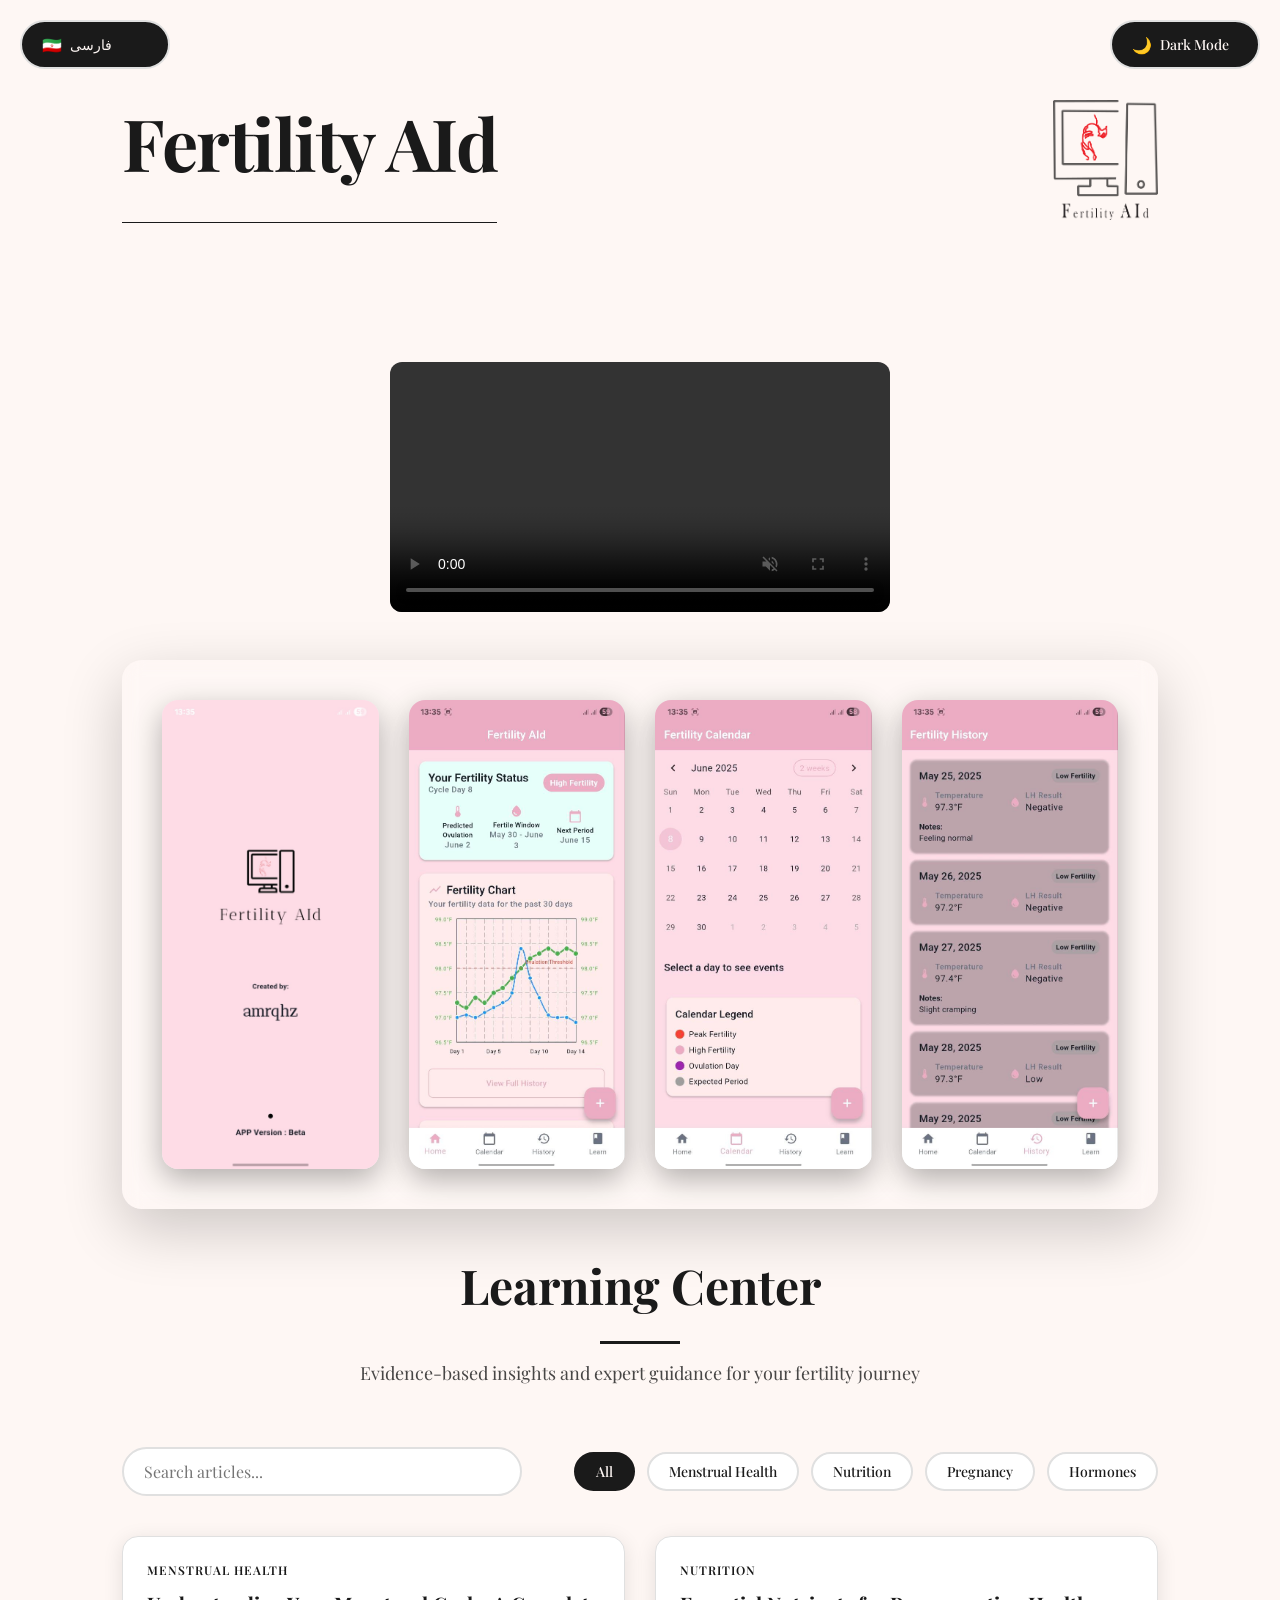
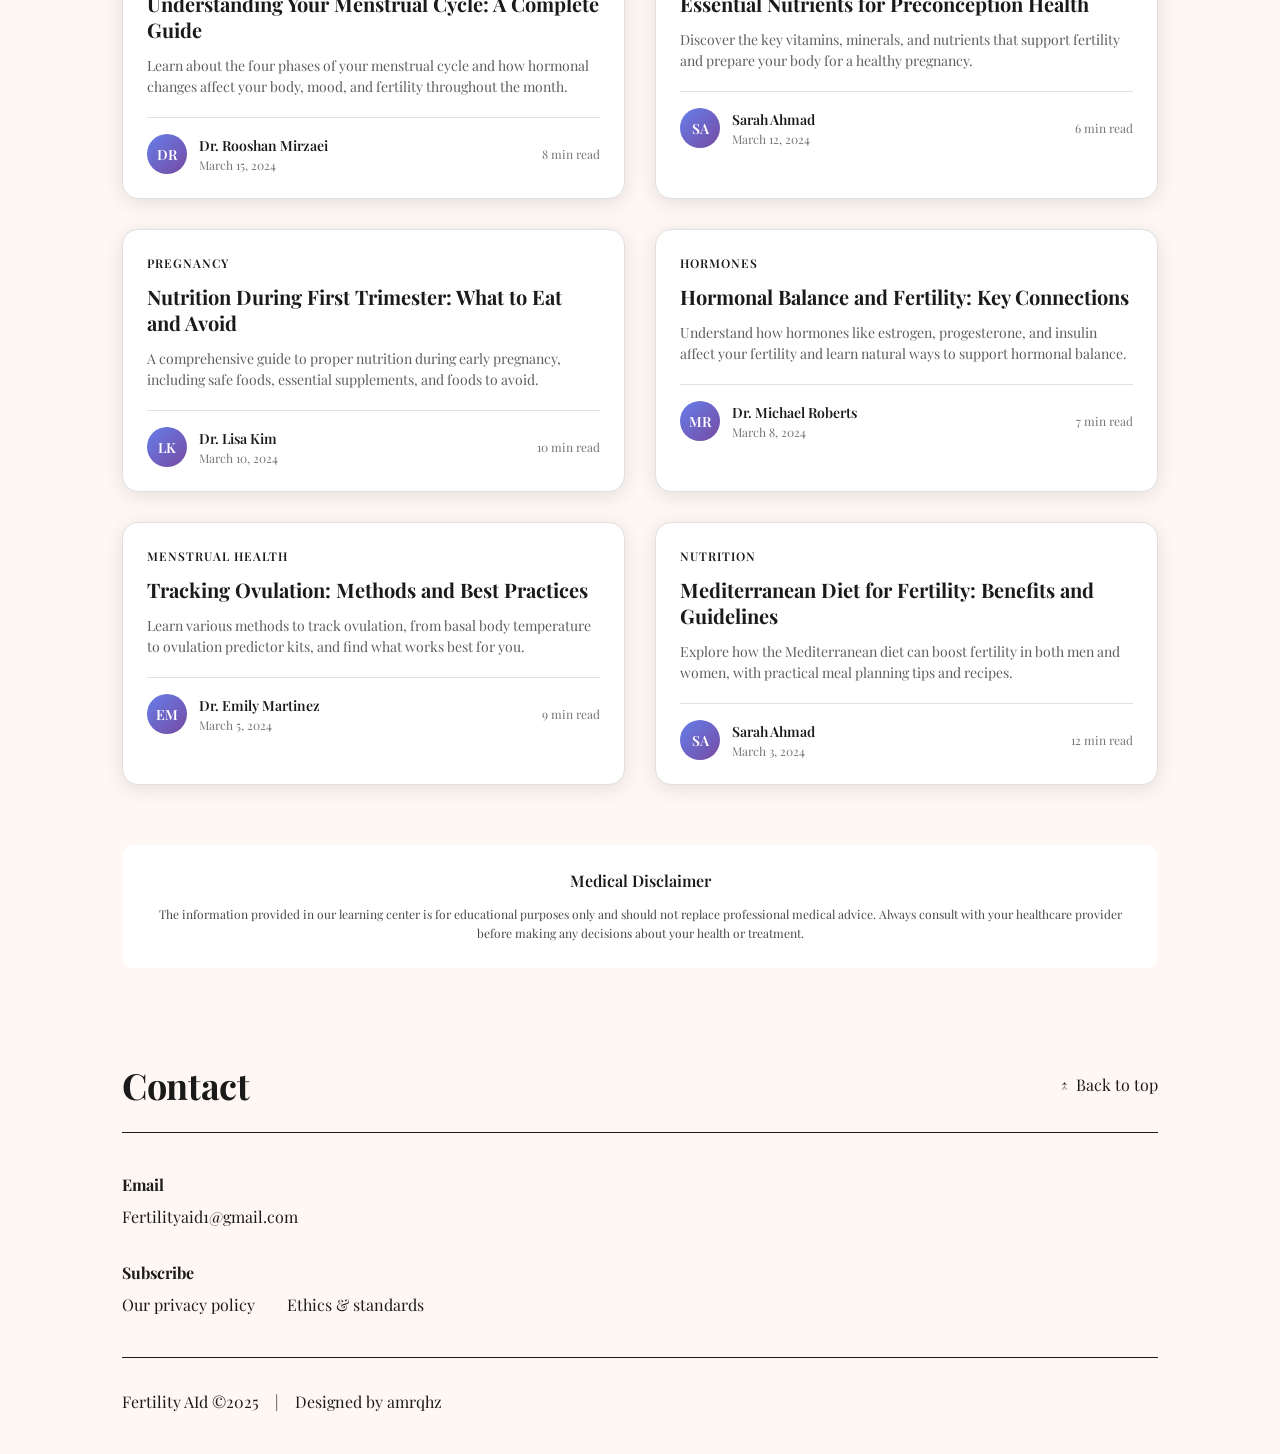
==== commit e8d66262: "update the website" ====
--- a/website_code/fertility_aid_site/index.html
+++ b/website_code/fertility_aid_site/index.html
@@ -1,5 +1,5 @@
 <!DOCTYPE html>
-<html lang="en-US">
+<html lang="en-US" data-theme="light" data-lang="en">
     <head>
         <meta charSet="utf-8"/>
         <meta http-equiv="x-ua-compatible" content="ie=edge"/>
@@ -8,6 +8,7 @@
         <title data-react-helmet="true">Fertility AId</title>
         <link rel="preconnect" href="https://fonts.googleapis.com">
         <link rel="preconnect" href="https://fonts.gstatic.com" crossorigin>
+        <link href="https://fonts.googleapis.com/css2?family=Noto+Sans+Arabic:wght@100..900&display=swap" rel="stylesheet">
         <link href="https://fonts.googleapis.com/css2?family=Playfair+Display:ital,wght@0,400..900;1,400..900&display=swap" rel="stylesheet">
         <link href="https://fonts.googleapis.com/css2?family=Lalezar&display=swap" rel="stylesheet">
         <link rel="stylesheet" href="style.css">
@@ -33,7 +34,7 @@
                                 <div class="article-header__head">
                                     <div class="article-header__head-inner">
                                         <div class="header-content-wrapper">
-                                            <h1 class="article-header__head-title">Fertility AId</h1>
+                                            <h1 class="article-header__head-title" data-key="title">Fertility AId</h1>
                                             <div class="header-logo">
                                                 <img src="./2335.png" alt="Logo" class="logo-image">
                                             </div>
@@ -41,58 +42,237 @@
                                     </div>
                                 </div>
                             </header>
-                        </div>
-
-                        <div class="tile" id="design-tile">
-                            <div class="image-slider">
-                                <div class="slide active">
-                                    <img src="./image copy 2.png" alt="Recent design preview" class="tile-image">
-                                </div>
-                                <div class="slide">
-                                    <img src="./image copy.png" alt="Recent design preview" class="tile-image">
-                                </div>
-                                <div class="slide">
-                                    <img src="./image.png" alt="Recent design preview" class="tile-image">
-                                </div>
-                            </div>
                         </div>
                         <div class="video">
                             <video src="./video_2025-06-08_13-24-48.mp4" controls muted></video>   
                         </div>
                         <div class="img_app">
-                            <div class="slider-wrapper" id="sliderWrapper">
-                                <img src="./photo_4_2025-06-08_13-38-37.jpg" alt="Image 1">
-                                <img src="./photo_1_2025-06-08_13-38-37.jpg" alt="Image 2">
-                                <img src="./photo_2_2025-06-08_13-38-37.jpg" alt="Image 3">
-                                <img src="./photo_3_2025-06-08_13-38-37.jpg" alt="Image 4">
-                            </div>
-                            
-                            <!-- Navigation Arrows -->
-                            <button class="slider-nav prev" onclick="changeSlide(-1)">‹</button>
-                            <button class="slider-nav next" onclick="changeSlide(1)">›</button>
-                            
-                            <!-- Dots Indicator -->
-                            <div class="slider-dots">
-                                <span class="dot active" onclick="currentSlide(1)"></span>
-                                <span class="dot" onclick="currentSlide(2)"></span>
-                                <span class="dot" onclick="currentSlide(3)"></span>
-                                <span class="dot" onclick="currentSlide(4)"></span>
+                            <!-- Images Container -->
+                            <div class="images-container">
+                                <div class="image-item">
+                                    <img src="./photo_4_2025-06-08_13-38-37.jpg" alt="Image 1" onerror="this.style.display='none'; this.nextElementSibling.style.display='flex';">
+                                    <div class="image-placeholder" style="display: none;">Image 1</div>
+                                </div>
+                                
+                                <div class="image-item">
+                                    <img src="./photo_1_2025-06-08_13-38-37.jpg" alt="Image 2" onerror="this.style.display='none'; this.nextElementSibling.style.display='flex';">
+                                    <div class="image-placeholder" style="display: none;">Image 2</div>
+                                </div>
+                                
+                                <div class="image-item">
+                                    <img src="./photo_2_2025-06-08_13-38-37.jpg" alt="Image 3" onerror="this.style.display='none'; this.nextElementSibling.style.display='flex';">
+                                    <div class="image-placeholder" style="display: none;">Image 3</div>
+                                </div>
+                                
+                                <div class="image-item">
+                                    <img src="./photo_3_2025-06-08_13-38-37.jpg" alt="Image 4" onerror="this.style.display='none'; this.nextElementSibling.style.display='flex';">
+                                    <div class="image-placeholder" style="display: none;">Image 4</div>
+                                </div>
                             </div>
                         </div>
+                         <!-- Learning Section -->
+                        <section class="learning-section">
+                            <div class="learning-header">
+                                <h2 class="learning-title" data-key="sectionTitle">Learning Center</h2>
+                                <p class="learning-subtitle" data-key="sectionSubtitle">Evidence-based insights and expert guidance for your fertility journey</p>
+                            </div>
+
+                            <!-- Controls -->
+                            <div class="learning-controls">
+                                <div class="search-container">
+                                    <input type="text" class="search-input" data-key-placeholder="searchPlaceholder" placeholder="Search articles..." id="searchInput">
+                                </div>
+                                <div class="filter-tabs">
+                                    <button class="filter-tab active" data-category="all" data-key="filterAll">All</button>
+                                    <button class="filter-tab" data-category="menstrual-health" data-key="filterMenstrual">Menstrual Health</button>
+                                    <button class="filter-tab" data-category="nutrition" data-key="filterNutrition">Nutrition</button>
+                                    <button class="filter-tab" data-category="pregnancy" data-key="filterPregnancy">Pregnancy</button>
+                                    <button class="filter-tab" data-category="hormones" data-key="filterHormones">Hormones</button>
+                                </div>
+                            </div>
+
+                            <!-- Articles Grid -->
+                            <div class="articles-grid" id="articlesGrid">
+                                <!-- Article 1 -->
+                                <article class="article-card" data-category="menstrual-health">
+                                    <div class="article-content">
+                                        <div class="article-category" data-key="article1Category">Menstrual Health</div>
+                                        <h3 class="article-title" data-key="article1Title">Understanding Your Menstrual Cycle: A Complete Guide</h3>
+                                        <p class="article-excerpt" data-key="article1Excerpt">Learn about the four phases of your menstrual cycle and how hormonal changes affect your body, mood, and fertility throughout the month.</p>
+                                        <div class="article-meta">
+                                            <div class="article-author">
+                                                <div class="author-avatar">
+                                                    DR
+                                                    <div class="author-tooltip" data-key="article1Tooltip">
+                                                        Dr. Rooshan Mirzaei<br>
+                                                        Specialist in Gynecology<br>
+                                                        15+ years experience
+                                                    </div>
+                                                </div>
+                                                <div class="author-info">
+                                                    <span class="author-name" data-key="article1Author">Dr. Rooshan Mirzaei</span>
+                                                    <span class="article-date" data-key="article1Date">March 15, 2024</span>
+                                                </div>
+                                            </div>
+                                            <span class="reading-time" data-key="article1Reading">8 min read</span>
+                                        </div>
+                                    </div>
+                                </article>
+
+                                <!-- Article 2 -->
+                                <article class="article-card" data-category="nutrition">
+                                    <div class="article-content">
+                                        <div class="article-category" data-key="article2Category">Nutrition</div>
+                                        <h3 class="article-title" data-key="article2Title">Essential Nutrients for Preconception Health</h3>
+                                        <p class="article-excerpt" data-key="article2Excerpt">Discover the key vitamins, minerals, and nutrients that support fertility and prepare your body for a healthy pregnancy.</p>
+                                        <div class="article-meta">
+                                            <div class="article-author">
+                                                <div class="author-avatar">
+                                                    SA
+                                                    <div class="author-tooltip" data-key="article2Tooltip">
+                                                        Sarah Ahmad<br>
+                                                        Registered Dietitian<br>
+                                                        Fertility Nutrition Specialist
+                                                    </div>
+                                                </div>
+                                                <div class="author-info">
+                                                    <span class="author-name" data-key="article2Author">Sarah Ahmad</span>
+                                                    <span class="article-date" data-key="article2Date">March 12, 2024</span>
+                                                </div>
+                                            </div>
+                                            <span class="reading-time" data-key="article2Reading">6 min read</span>
+                                        </div>
+                                    </div>
+                                </article>
+
+                                <!-- Article 3 -->
+                                <article class="article-card" data-category="pregnancy">
+                                    <div class="article-content">
+                                        <div class="article-category" data-key="article3Category">Pregnancy</div>
+                                        <h3 class="article-title" data-key="article3Title">Nutrition During First Trimester: What to Eat and Avoid</h3>
+                                        <p class="article-excerpt" data-key="article3Excerpt">A comprehensive guide to proper nutrition during early pregnancy, including safe foods, essential supplements, and foods to avoid.</p>
+                                        <div class="article-meta">
+                                            <div class="article-author">
+                                                <div class="author-avatar">
+                                                    LK
+                                                    <div class="author-tooltip" data-key="article3Tooltip">
+                                                        Dr. Lisa Kim<br>
+                                                        Obstetrician & Gynecologist<br>
+                                                        Board Certified
+                                                    </div>
+                                                </div>
+                                                <div class="author-info">
+                                                    <span class="author-name" data-key="article3Author">Dr. Lisa Kim</span>
+                                                    <span class="article-date" data-key="article3Date">March 10, 2024</span>
+                                                </div>
+                                            </div>
+                                            <span class="reading-time" data-key="article3Reading">10 min read</span>
+                                        </div>
+                                    </div>
+                                </article>
+
+                                <!-- Article 4 -->
+                                <article class="article-card" data-category="hormones">
+                                    <div class="article-content">
+                                        <div class="article-category" data-key="article4Category">Hormones</div>
+                                        <h3 class="article-title" data-key="article4Title">Hormonal Balance and Fertility: Key Connections</h3>
+                                        <p class="article-excerpt" data-key="article4Excerpt">Understand how hormones like estrogen, progesterone, and insulin affect your fertility and learn natural ways to support hormonal balance.</p>
+                                        <div class="article-meta">
+                                            <div class="article-author">
+                                                <div class="author-avatar">
+                                                    MR
+                                                    <div class="author-tooltip" data-key="article4Tooltip">
+                                                        Dr. Michael Roberts<br>
+                                                        Reproductive Endocrinologist<br>
+                                                        Fertility Specialist
+                                                    </div>
+                                                </div>
+                                                <div class="author-info">
+                                                    <span class="author-name" data-key="article4Author">Dr. Michael Roberts</span>
+                                                    <span class="article-date" data-key="article4Date">March 8, 2024</span>
+                                                </div>
+                                            </div>
+                                            <span class="reading-time" data-key="article4Reading">7 min read</span>
+                                        </div>
+                                    </div>
+                                </article>
+
+                                <!-- Article 5 -->
+                                <article class="article-card" data-category="menstrual-health">
+                                    <div class="article-content">
+                                        <div class="article-category" data-key="article5Category">Menstrual Health</div>
+                                        <h3 class="article-title" data-key="article5Title">Tracking Ovulation: Methods and Best Practices</h3>
+                                        <p class="article-excerpt" data-key="article5Excerpt">Learn various methods to track ovulation, from basal body temperature to ovulation predictor kits, and find what works best for you.</p>
+                                        <div class="article-meta">
+                                            <div class="article-author">
+                                                <div class="author-avatar">
+                                                    EM
+                                                    <div class="author-tooltip" data-key="article5Tooltip">
+                                                        Dr. Emily Martinez<br>
+                                                        Reproductive Health Specialist<br>
+                                                        Women's Health Expert
+                                                    </div>
+                                                </div>
+                                                <div class="author-info">
+                                                    <span class="author-name" data-key="article5Author">Dr. Emily Martinez</span>
+                                                    <span class="article-date" data-key="article5Date">March 5, 2024</span>
+                                                </div>
+                                            </div>
+                                            <span class="reading-time" data-key="article5Reading">9 min read</span>
+                                        </div>
+                                    </div>
+                                </article>
+
+                                <!-- Article 6 -->
+                                <article class="article-card" data-category="nutrition">
+                                    <div class="article-content">
+                                        <div class="article-category" data-key="article6Category">Nutrition</div>
+                                        <h3 class="article-title" data-key="article6Title">Mediterranean Diet for Fertility: Benefits and Guidelines</h3>
+                                        <p class="article-excerpt" data-key="article6Excerpt">Explore how the Mediterranean diet can boost fertility in both men and women, with practical meal planning tips and recipes.</p>
+                                        <div class="article-meta">
+                                            <div class="article-author">
+                                                <div class="author-avatar">
+                                                    SA
+                                                    <div class="author-tooltip" data-key="article6Tooltip">
+                                                        Sarah Ahmad<br>
+                                                        Registered Dietitian<br>
+                                                        Fertility Nutrition Specialist
+                                                    </div>
+                                                </div>
+                                                <div class="author-info">
+                                                    <span class="author-name" data-key="article6Author">Sarah Ahmad</span>
+                                                    <span class="article-date" data-key="article6Date">March 3, 2024</span>
+                                                </div>
+                                            </div>
+                                            <span class="reading-time" data-key="article6Reading">12 min read</span>
+                                        </div>
+                                    </div>
+                                </article>
+                            </div>
+
+                            <!-- Medical Disclaimer -->
+                            <div class="medical-disclaimer">
+                                <h3 class="disclaimer-title" data-key="disclaimerTitle">Medical Disclaimer</h3>
+                                <p class="disclaimer-text" data-key="disclaimerText">
+                                    The information provided in our learning center is for educational purposes only and should not replace professional medical advice. 
+                                    Always consult with your healthcare provider before making any decisions about your health or treatment.
+                                </p>
+                            </div>
+                        </section>
                     </main>
                     <footer class="site-footer">
                         <div class="site-footer__inner">
                             <div class="site-footer__inner-content">
                                 <div class="site-footer__title">
-                                    <div class="site-footer__title-text">Contact</div>
+                                    <div class="site-footer__title-text" data-key="contact">Contact</div>
                                     <button class="site-footer__title-back" onclick="scrollToTop()">
                                         <span>↑</span>                 
-                                        <span>Back to top</span>
+                                        <span data-key="backToTop">Back to top</span>
                                     </button>
                                 </div>
                                 <div class="site-footer__links">
                                     <div class="site-footer__links-row">
-                                        <div class="site-footer__links-title">Email</div>
+                                        <div class="site-footer__links-title" data-key="email">Email</div>
                                         <div class="site-footer__links-link">
                                             <span class="copyable-email" data-email="Fertilityaid1@gmail.com">
                                                 Fertilityaid1@gmail.com
@@ -100,23 +280,23 @@
                                         </div>
                                     </div>
                                     <div class="site-footer__links-row">
-                                        <div class="site-footer__links-title">Subscribe</div>
+                                        <div class="site-footer__links-title" data-key="subscribe">Subscribe</div>
                                         <div class="site-footer__links-link">
                                             <ul class="site-footer__nav">
                                                 <li class="">
-                                                    <a href="#">Our privacy policy</a>
+                                                    <a href="#" data-key="privacyPolicy">Our privacy policy</a>
                                                 </li>
                                                 <li class="">
-                                                    <a href="#">Ethics &amp; standards</a>
+                                                    <a href="#" data-key="ethicsStandards">Ethics &amp; standards</a>
                                                 </li>
                                             </ul>
                                         </div>
                                     </div>
                                 </div>
                                 <div class="site-footer__baseline">
-                                    <div class="site-footer__baseline-copyright">Fertility AId ©2025</div>      
+                                    <div class="site-footer__baseline-copyright" data-key="copyright">Fertility AId ©2025</div>      
                                     <div class="site-footer__baseline-separator">|</div>
-                                    <a href="https://amrqhz.github.io" target="_blank" rel="noreferrer">Designed by amrqhz</a>
+                                    <a href="https://amrqhz.github.io" target="_blank" rel="noreferrer" data-key="designedBy">Designed by amrqhz</a>
                                 </div>
                             </div>
                         </div>
--- a/website_code/fertility_aid_site/style.css
+++ b/website_code/fertility_aid_site/style.css
@@ -7,6 +7,9 @@
     --border-color: #e0e0e0;
     --accent-color: #1a1a1a;
     --hover-color: #333333;
+    --card-bg: #ffffff;
+    --shadow-light: rgba(0, 0, 0, 0.1);
+    --shadow-hover: rgba(0, 0, 0, 0.15);
 }
 
 [data-theme="dark"] {
@@ -15,6 +18,9 @@
     --border-color: #404040;
     --accent-color: #f5f5f5;
     --hover-color: #cccccc;
+    --card-bg: #2a2a2a;
+    --shadow-light: rgba(255, 255, 255, 0.1);
+    --shadow-hover: rgba(255, 255, 255, 0.15);
 }
 
 /* =====================================================
@@ -39,150 +45,76 @@
     display: flex;
     justify-content: center;
     align-items: center;
-    padding: 2rem 1rem;
-    margin: 2rem 0;
+    padding: 1rem 1rem;
+    /* margin: 1rem 0; */
 }
 
 .video video {
-    max-width: 600px;
+    max-width: 500px;
     width: 100%;
     height: auto;
     border-radius: 12px;
     transition: transform 0.3s ease, box-shadow 0.3s ease;
 }
-
 .img_app {
     position: relative;
-    max-width: 300px;
+    max-width: 1200px;
     margin: 2rem auto;
+    padding: 40px;
+    border-radius: 20px;
+    background: rgba(255, 255, 255, 0.1);
+    backdrop-filter: blur(10px);
+    box-shadow: 0 20px 60px rgba(0, 0, 0, 0.2);
+}
+
+
+
+/* Images Container */
+.images-container {
+    position: relative;
+    display: grid;
+    grid-template-columns: repeat(4, 1fr);
+    gap: 30px;
+    z-index: 2;
+}
+
+/* Individual Images */
+.image-item {
+    position: relative;
+    border-radius: 16px;
     overflow: hidden;
-    border-radius: 16px;
-    box-shadow: 0 10px 40px rgba(0, 0, 0, 0.15);
-}
-
-/* Slider Wrapper */
-.slider-wrapper {
-    display: flex;
-    transition: transform 0.5s ease-in-out;
-}
-
-/* Individual Images */
-.img_app img {
-    width: 100%;
-    height: auto;
-    object-fit: cover;
-    flex: 0 0 100%;
-    display: block;
-}
-.tile {
-    position: relative;
-    overflow: hidden;
-    display: flex;
-}
-
-
-.image-slider {
-    position: relative;
-    width: 100%;
-    height: 600px;
-    flex-grow: 1;
-    display: flex;
-    align-items: center;
-    justify-content: center;
-}
-
-.slide {
-    position: absolute;
-    top: 0;
-    left: 0;
+    box-shadow: 0 10px 30px rgba(0, 0, 0, 0.3);
+    transition: all 0.3s ease;
+    background: #f0f0f0;
+}
+
+.image-item:hover {
+    transform: translateY(-10px);
+    box-shadow: 0 20px 40px rgba(0, 0, 0, 0.4);
+}
+
+.image-item img {
     width: 100%;
     height: 100%;
-    opacity: 0;
-    transition: opacity 2s ease-in-out;
-    display: flex;
+    object-fit: cover;
+    display: block;
+}
+
+/* Placeholder for missing images */
+.image-placeholder {
+    width: 100%;
+    height: 100%;
+    background: linear-gradient(45deg, #e0e0e0, #f0f0f0);
+    display: flex;
+    align-items: center;
     justify-content: center;
-    align-items: center;
-}
-
-.slide.active {
-    opacity: 1;
-}
-
-.tile-image {
-    max-width: 100%;
-    max-height: 100%;
-    width: auto;
-    height: auto;
-    object-fit: contain;
-    border-radius: 12px;
-    box-shadow: 0 8px 16px rgba(87, 87, 87, 0.5);
-}
-
-/* Navigation Arrows */
-.slider-nav {
-    position: absolute;
-    top: 50%;
-    transform: translateY(-50%);
-    background: rgba(255, 255, 255, 0.276);
-    border: none;
-    border-radius: 50%;
-    width: 50px;
-    height: 50px;
-    display: flex;
-    align-items: center;
-    justify-content: center;
-    cursor: pointer;
-    font-size: 18px;
-    color: #333;
-    transition: all 0.3s ease;
-    z-index: 10;
-}
-
-.slider-nav:hover {
-    background: rgba(255, 255, 255, 1);
-    transform: translateY(-50%) scale(1.1);
-    box-shadow: 0 4px 15px rgba(0, 0, 0, 0.2);
-}
-
-.slider-nav.prev {
-    left: 20px;
-}
-
-.slider-nav.next {
-    right: 20px;
-}
-
-/* Dots Indicator */
-.slider-dots {
-    position: absolute;
-    bottom: 20px;
-    left: 50%;
-    transform: translateX(-50%);
-    display: flex;
-    gap: 10px;
-    z-index: 10;
-}
-
-.dot {
-    width: 12px;
-    height: 12px;
-    border-radius: 50%;
-    background: rgba(255, 255, 255, 0.5);
-    cursor: pointer;
-    transition: all 0.3s ease;
-}
-
-.dot.active {
-    background: rgba(255, 255, 255, 1);
-    transform: scale(1.2);
-}
-
-.dot:hover {
-    background: rgba(255, 255, 255, 0.8);
-}
+    color: #888;
+    font-size: 14px;
+}
+
 
 [data-lang="fa"] {
-    font-family: 'Lalezar', sans-serif;
+    font-family: 'Playfair Display', serif;
 }
 
 a {
@@ -195,6 +127,298 @@
     color: var(--hover-color);
 }
 
+/* =====================================================
+   Learning Section Styles
+   ===================================================== */
+.learning-section {
+    margin-top: 40px;
+}
+
+.learning-header {
+    text-align: center;
+    margin-bottom: 60px;
+}
+
+.learning-title {
+    font-size: 48px;
+    font-weight: 700;
+    color: var(--text-color);
+    margin-bottom: 16px;
+    position: relative;
+}
+
+[data-lang="fa"] .learning-title {
+    font-family: 'Playfair Display', serif;
+}
+
+.learning-title::after {
+    content: '';
+    display: block;
+    width: 80px;
+    height: 3px;
+    background-color: var(--accent-color);
+    margin: 20px auto 0;
+}
+
+.learning-subtitle {
+    font-size: 18px;
+    color: var(--text-color);
+    opacity: 0.8;
+    max-width: 600px;
+    margin: 0 auto;
+}
+
+/* =====================================================
+   Filter and Search
+   ===================================================== */
+.learning-controls {
+    display: flex;
+    justify-content: space-between;
+    align-items: center;
+    margin-bottom: 40px;
+    flex-wrap: wrap;
+    gap: 20px;
+}
+
+.search-container {
+    flex: 1;
+    max-width: 400px;
+}
+
+.search-input {
+    width: 100%;
+    padding: 12px 20px;
+    border: 2px solid var(--border-color);
+    border-radius: 50px;
+    background: var(--card-bg);
+    color: var(--text-color);
+    font-size: 16px;
+    font-family: inherit;
+    transition: all 0.3s ease;
+}
+
+.search-input:focus {
+    outline: none;
+    border-color: var(--accent-color);
+    box-shadow: 0 0 0 3px var(--shadow-light);
+}
+
+
+.filter-tabs {
+    display: flex;
+    gap: 12px;
+    flex-wrap: wrap;
+}
+
+.filter-tab {
+    padding: 8px 20px;
+    border: 2px solid var(--border-color);
+    border-radius: 25px;
+    background: var(--card-bg);
+    color: var(--text-color);
+    cursor: pointer;
+    font-size: 14px;
+    font-weight: 500;
+    transition: all 0.3s ease;
+    font-family: inherit;
+}
+
+.filter-tab:hover,
+.filter-tab.active {
+    background: var(--accent-color);
+    color: var(--bg-color);
+    border-color: var(--accent-color);
+}
+
+/* =====================================================
+   Articles Grid
+   ===================================================== */
+.articles-grid {
+    display: grid;
+    grid-template-columns: repeat(auto-fit, minmax(350px, 1fr));
+    gap: 30px;
+    margin-bottom: 60px;
+}
+
+.article-card {
+    background: var(--card-bg);
+    border-radius: 16px;
+    overflow: hidden;
+    box-shadow: 0 4px 20px var(--shadow-light);
+    transition: all 0.3s ease;
+    border: 1px solid var(--border-color);
+}
+
+.article-card:hover {
+    transform: translateY(-8px);
+    box-shadow: 0 12px 40px var(--shadow-hover);
+}
+
+/* .article-image {
+    width: 100%;
+    height: 200px;
+    display: flex;
+    align-items: center;
+    justify-content: center;
+    color: white;
+    font-size: 48px;
+    position: relative;
+    overflow: hidden;
+} */
+
+
+.article-content {
+    padding: 24px;
+}
+
+.article-category {
+    font-size: 12px;
+    font-weight: 600;
+    color: var(--accent-color);
+    text-transform: uppercase;
+    letter-spacing: 1px;
+    margin-bottom: 12px;
+}
+
+.article-title {
+    font-size: 20px;
+    font-weight: 700;
+    color: var(--text-color);
+    margin-bottom: 12px;
+    line-height: 1.3;
+}
+
+[data-lang="fa"] .article-title {
+    font-family: 'Playfair Display', serif;
+}
+
+.article-excerpt {
+    font-size: 14px;
+    color: var(--text-color);
+    opacity: 0.7;
+    margin-bottom: 20px;
+    line-height: 1.5;
+}
+
+.article-meta {
+    display: flex;
+    justify-content: space-between;
+    align-items: center;
+    padding-top: 16px;
+    border-top: 1px solid var(--border-color);
+}
+
+.article-author {
+    display: flex;
+    align-items: center;
+    gap: 12px;
+}
+
+.author-avatar {
+    width: 40px;
+    height: 40px;
+    border-radius: 50%;
+    background: linear-gradient(135deg, #667eea 0%, #764ba2 100%);
+    display: flex;
+    align-items: center;
+    justify-content: center;
+    color: white;
+    font-weight: 600;
+    font-size: 14px;
+    cursor: pointer;
+    position: relative;
+    transition: transform 0.3s ease;
+}
+
+.author-avatar:hover {
+    transform: scale(1.1);
+}
+
+.author-info {
+    display: flex;
+    flex-direction: column;
+}
+
+.author-name {
+    font-size: 14px;
+    font-weight: 600;
+    color: var(--text-color);
+}
+
+.article-date {
+    font-size: 12px;
+    color: var(--text-color);
+    opacity: 0.6;
+}
+
+.reading-time {
+    font-size: 12px;
+    color: var(--text-color);
+    opacity: 0.6;
+}
+
+/* =====================================================
+   Author Tooltip
+   ===================================================== */
+.author-tooltip {
+    position: absolute;
+    bottom: 45px;
+    left: 50%;
+    background: var(--card-bg);
+    color: var(--text-color);
+    padding: 12px 16px;
+    border-radius: 8px;
+    box-shadow: 0 4px 20px var(--shadow-light);
+    border: 1px solid var(--border-color);
+    font-size: 12px;
+    white-space: nowrap;
+    opacity: 0;
+    visibility: hidden;
+    transition: all 0.3s ease;
+    z-index: 100;
+    pointer-events: none;
+}
+
+.author-tooltip::after {
+    content: '';
+    position: absolute;
+    top: 100%;
+    left: 50%;
+    transform: translateX(-50%);
+    border: 6px solid transparent;
+    border-top-color: var(--card-bg);
+}
+
+.author-avatar:hover .author-tooltip {
+    opacity: 1;
+    visibility: visible;
+    bottom: 50px;
+}
+
+/* =====================================================
+   Medical Disclaimer
+   ===================================================== */
+.medical-disclaimer {
+    background: var(--card-bg);
+    border-radius: 12px;
+    padding: 24px;
+    margin: 30px 0;
+    text-align: center;
+}
+
+.disclaimer-title {
+    font-size: 16px;
+    font-weight: 600;
+    color: var(--text-color);
+    margin-bottom: 12px;
+}
+
+.disclaimer-text {
+    font-size: 12px;
+    color: var(--text-color);
+    opacity: 0.8;
+    line-height: 1.6;
+}
 /* =====================================================
    Language Toggle Button
    ===================================================== */
@@ -403,7 +627,7 @@
 }
 
 [data-lang="fa"] .article-header__head-title {
-    font-family: 'Lalezar', sans-serif;
+    font-family: 'Playfair Display', serif;
     font-weight: 800;
     letter-spacing: 0;
 }
@@ -454,8 +678,8 @@
 }
 
 [data-lang="fa"] .site-footer__title-text {
-    font-family: 'Lalezar', sans-serif;
-    font-weight: 800;
+    font-family: "Noto Sans Arabic", sans-serif;
+    font-weight: 600;
     letter-spacing: 0;
 }
 
@@ -501,7 +725,7 @@
 }
 
 [data-lang="fa"] .site-footer__links-title {
-    font-family: 'Lalezar', sans-serif;
+    font-family: 'Playfair Display', serif;
     font-weight: 700;
 }
 
@@ -562,7 +786,7 @@
    Language-specific adjustments
    ===================================================== */
 [data-lang="fa"] {
-    font-family: 'Lalezar', sans-serif;
+    font-family: 'Playfair Display', serif;
 }
 
 [data-lang="fa"] h1,
@@ -571,11 +795,11 @@
 [data-lang="fa"] h4,
 [data-lang="fa"] h5,
 [data-lang="fa"] h6 {
-    font-family: 'Lalezar', sans-serif;
+    font-family: 'Playfair Display', serif;
 }
 
 [data-lang="fa"] button {
-    font-family: 'Lalezar', sans-serif;
+    font-family: 'Playfair Display', serif;
 }
 
 /* =====================================================
@@ -614,7 +838,27 @@
     .site-footer__inner {
         padding: 0 24px;
     }
-    
+    .learning-title {
+        font-size: 36px;
+    }
+    
+    .learning-controls {
+        flex-direction: column;
+        align-items: stretch;
+    }
+    
+    .search-container {
+        max-width: none;
+    }
+    
+    .filter-tabs {
+        justify-content: center;
+    }
+    
+    .articles-grid {
+        grid-template-columns: 1fr;
+        gap: 20px;
+    }
     .site-header__links-inner {
         flex-direction: column;
         gap: 20px;
@@ -695,7 +939,19 @@
     .site-footer__inner {
         padding: 0 16px;
     }
-    
+    .learning-title {
+        font-size: 28px;
+    }
+    
+    .article-content {
+        padding: 20px;
+    }
+    
+    .article-meta {
+        flex-direction: column;
+        gap: 12px;
+        align-items: flex-start;
+    }
     .site-header__links-inner {
         padding: 16px;
         gap: 16px;
